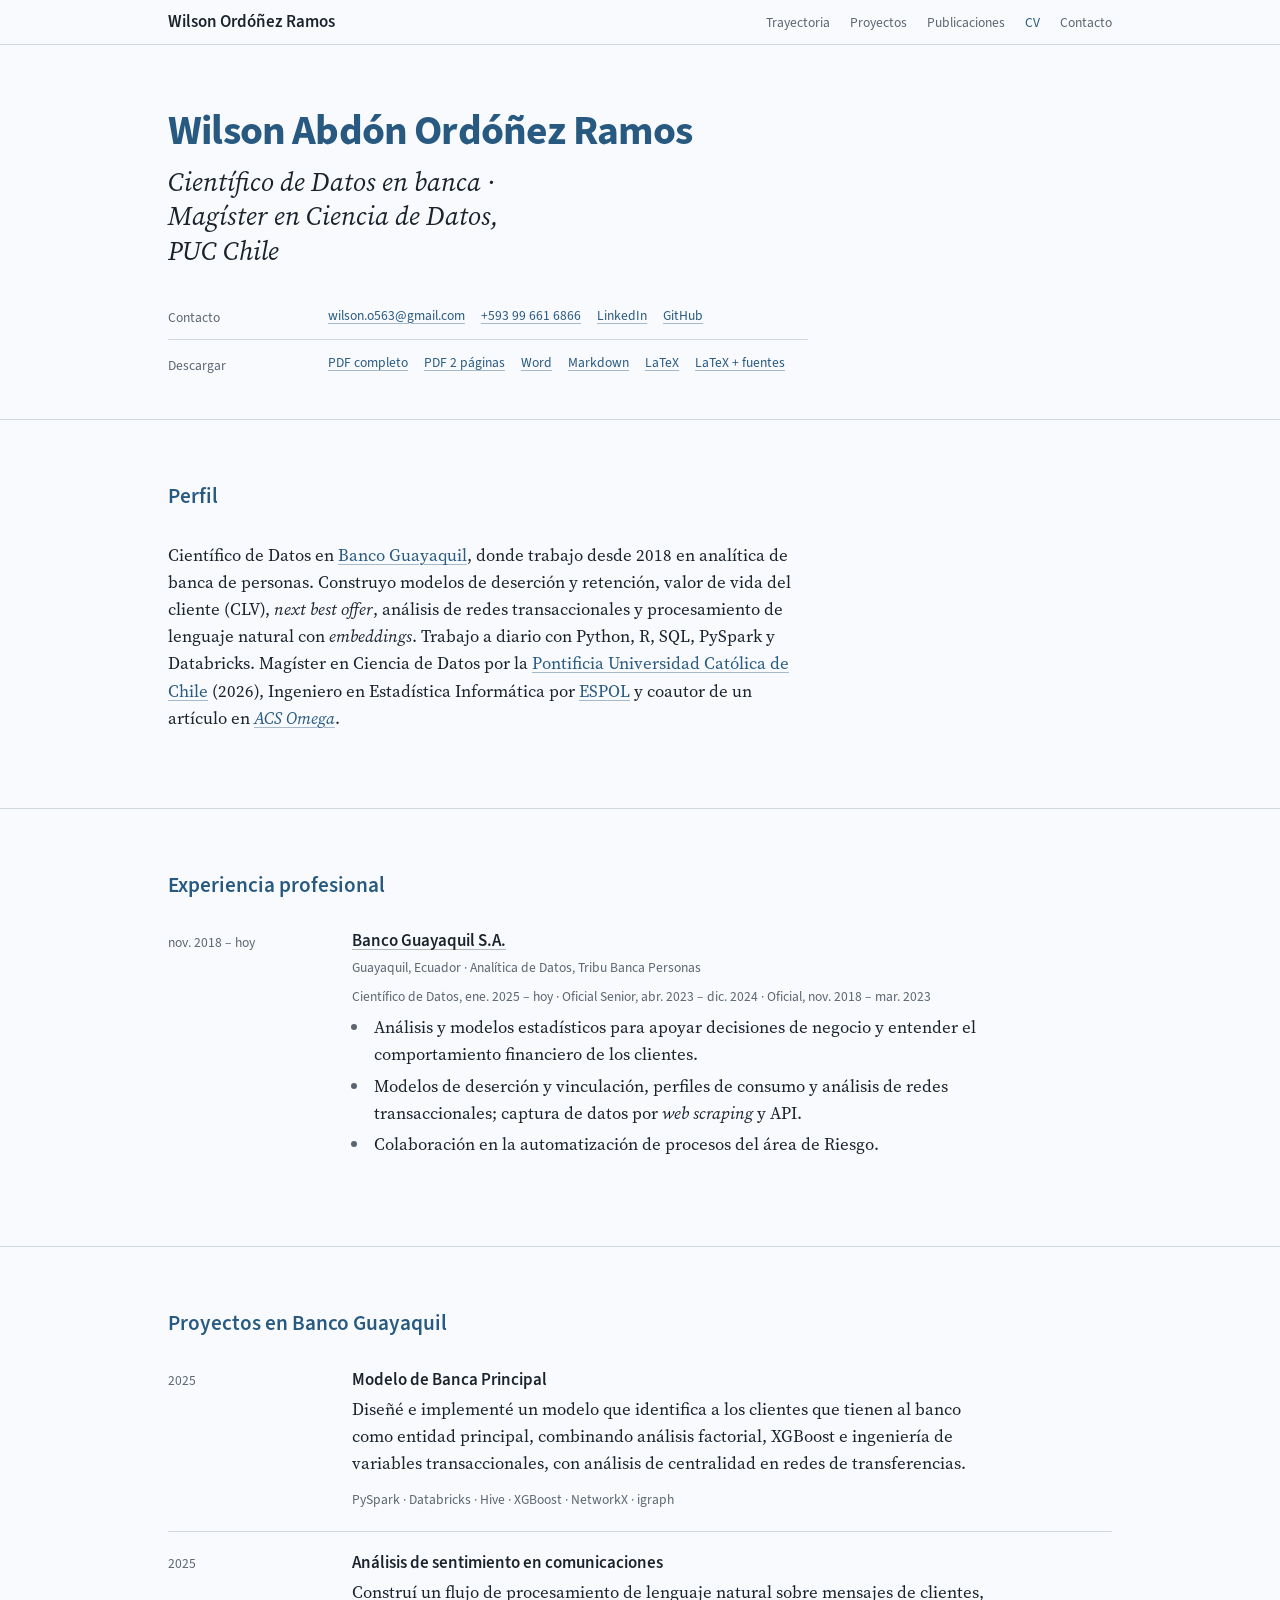
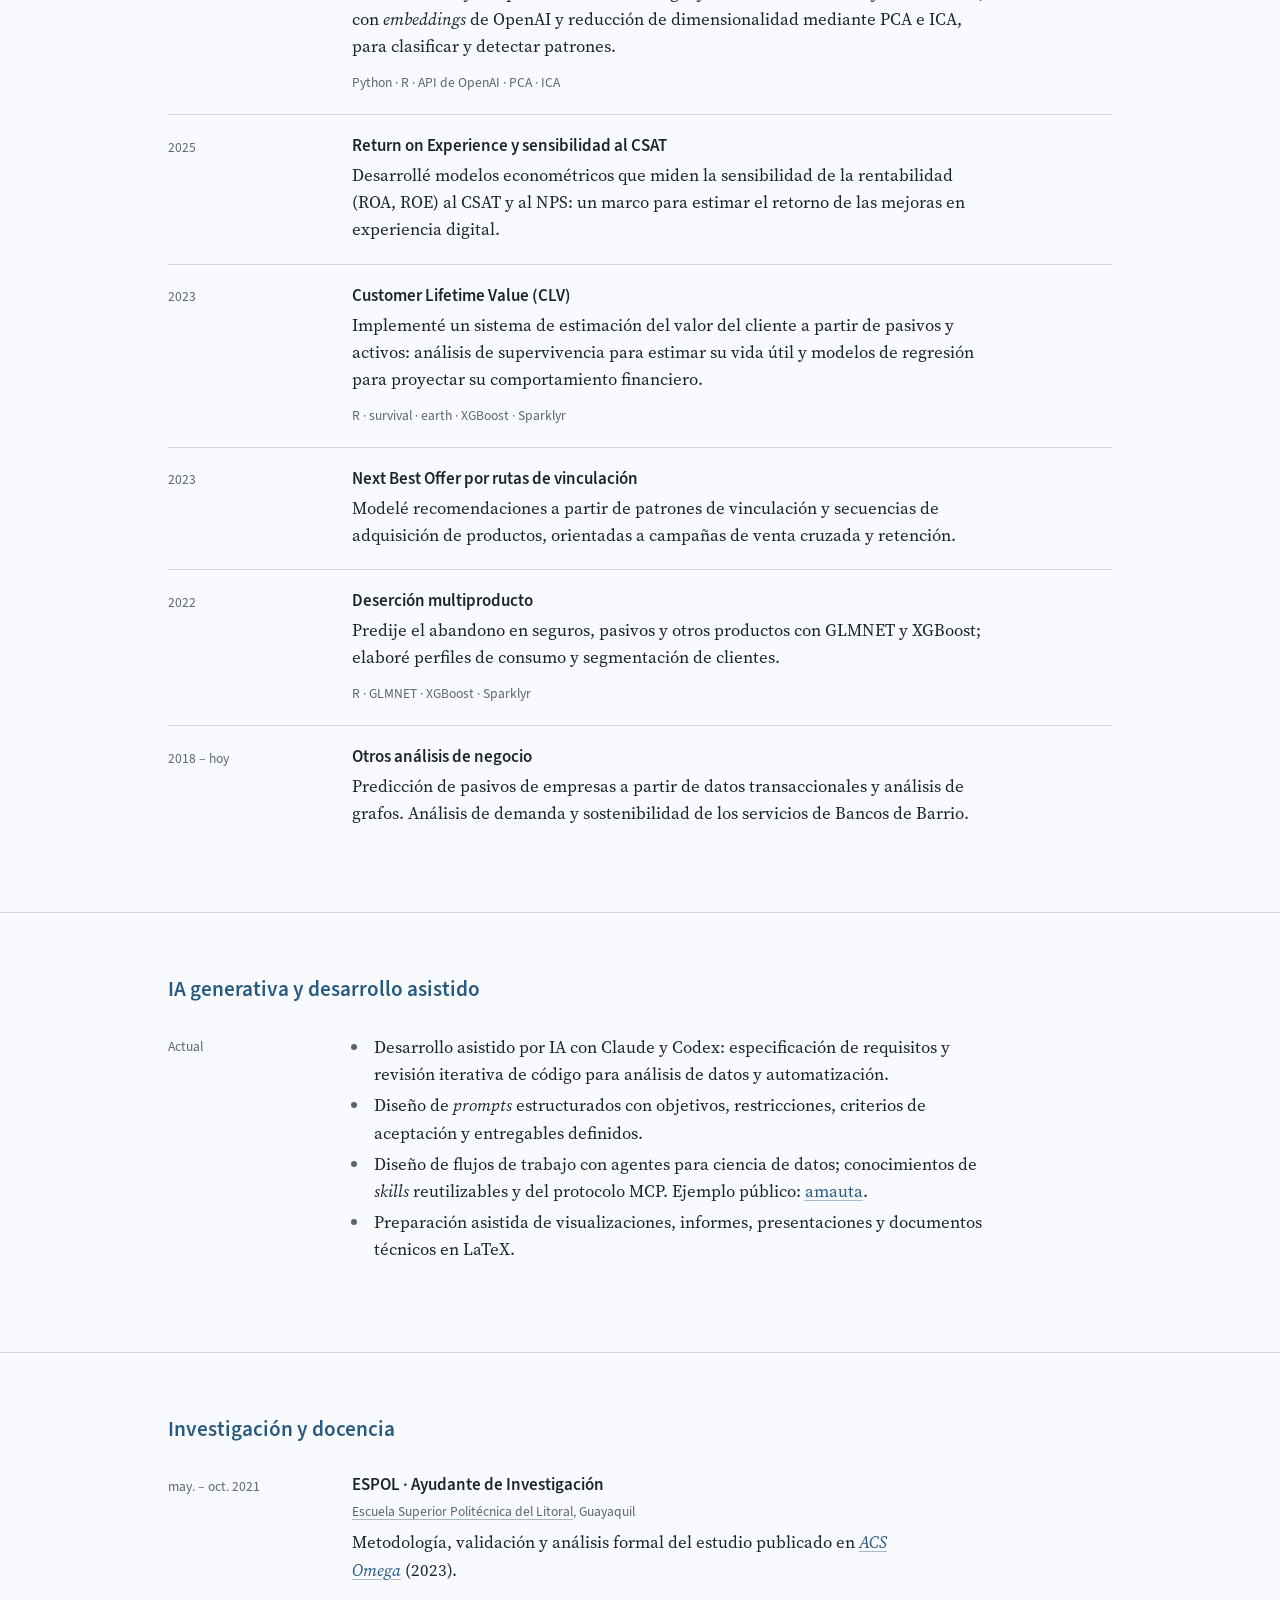
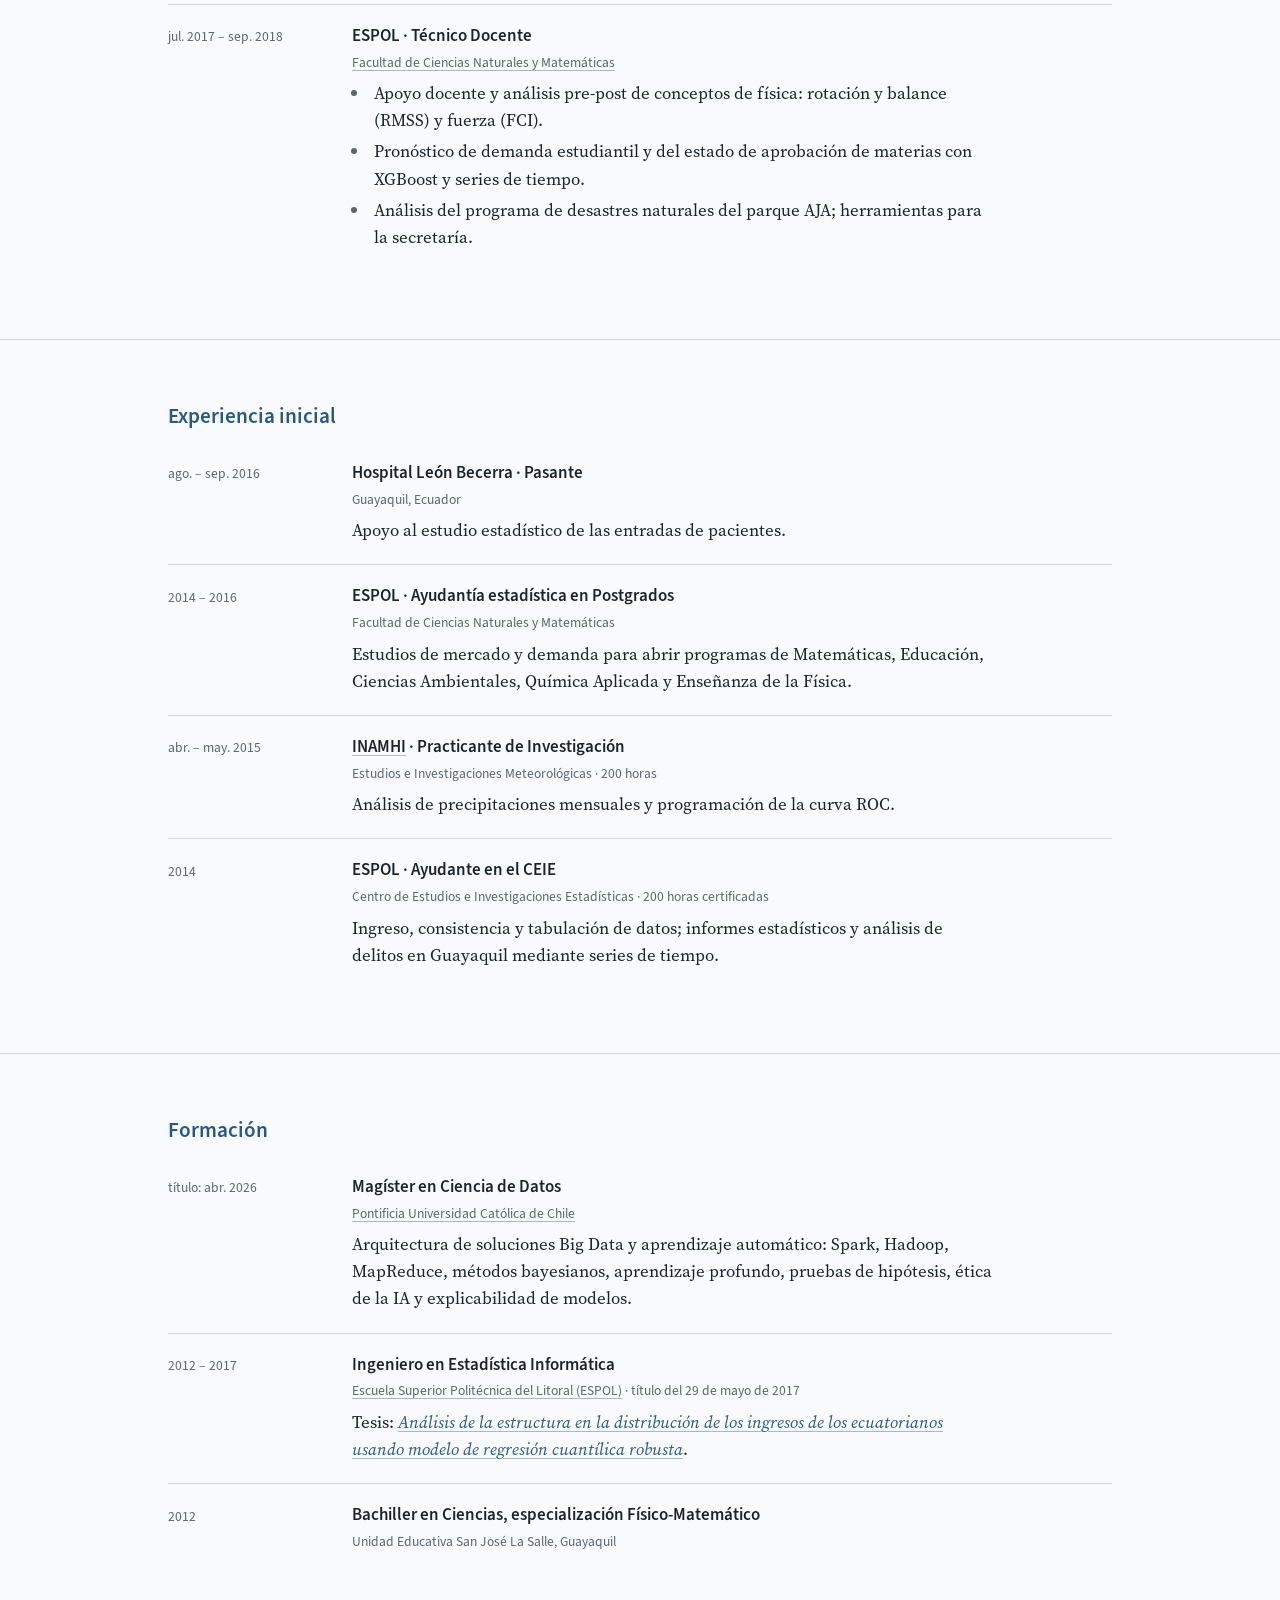
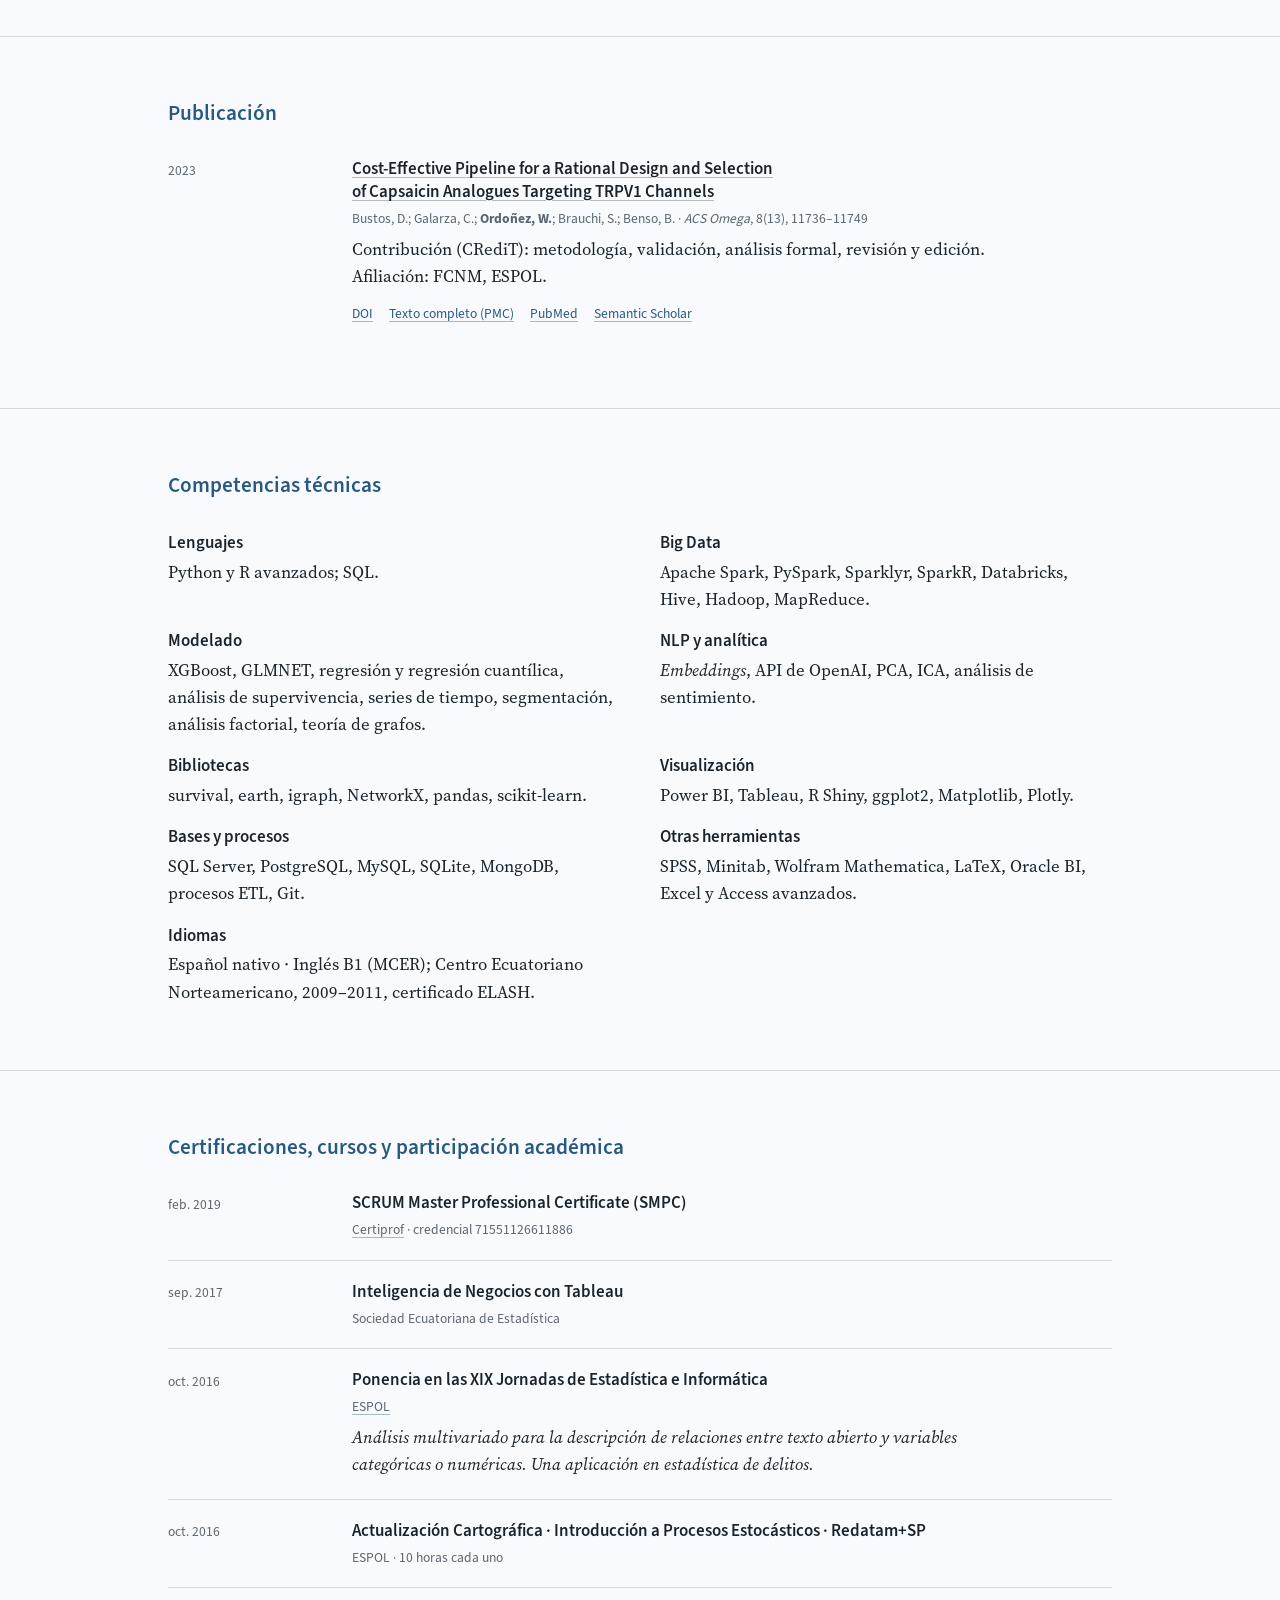
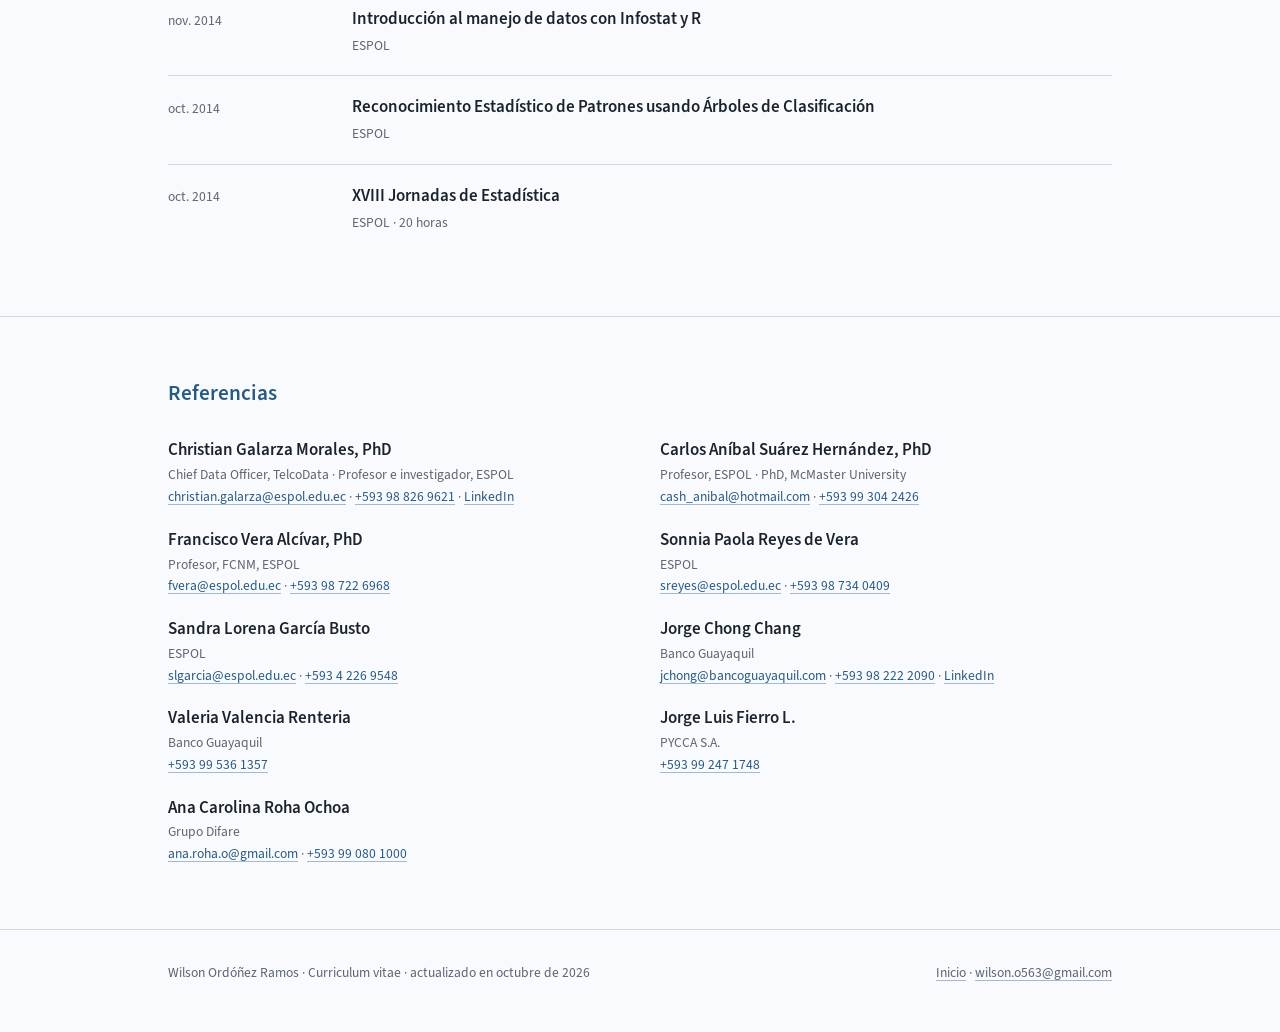
==== cv.html @ d7b8ed89 "Rediseñar el sitio como página personal profesional Portada con presentación, trayectoria, proyectos" ====
<!doctype html>
<html lang="es">
<head>
<meta charset="utf-8">
<meta name="viewport" content="width=device-width, initial-scale=1">
<title>CV · Wilson Ordóñez Ramos</title>
<meta name="description" content="Curriculum vitae completo de Wilson Ordóñez Ramos, científico de datos en Banco Guayaquil. Descargable en PDF, Word, Markdown y LaTeX.">
<meta name="author" content="Wilson Abdón Ordóñez Ramos">
<meta name="color-scheme" content="light dark">
<link rel="canonical" href="https://negraldi.github.io/cv.html">
<link rel="preload" href="fonts/SourceSerif4-Regular.woff2" as="font" type="font/woff2" crossorigin>
<link rel="preload" href="fonts/SourceSans3-Regular.woff2" as="font" type="font/woff2" crossorigin>
<link rel="stylesheet" href="assets/site.css">
</head>
<body>
<a class="skip" href="#contenido">Saltar al contenido</a>

<header class="topbar">
  <div class="wrap">
    <a class="brand" href="./">Wilson Ordóñez Ramos</a>
    <nav aria-label="Principal">
      <ul>
        <li><a href="./#trayectoria">Trayectoria</a></li>
        <li><a href="./#proyectos">Proyectos</a></li>
        <li><a href="./#publicaciones">Publicaciones</a></li>
        <li><a href="cv.html" aria-current="page">CV</a></li>
        <li><a href="./#contacto">Contacto</a></li>
      </ul>
    </nav>
  </div>
</header>

<main id="contenido">

<section class="cv-head" aria-labelledby="nombre">
  <div class="wrap">
    <h1 id="nombre">Wilson Abdón Ordóñez Ramos</h1>
    <p class="role">Científico de Datos en banca · Magíster en Ciencia de Datos, PUC Chile</p>
    <ul class="contact-list">
      <li><span class="label">Contacto</span><span class="links" style="margin:0"><a href="mailto:wilson.o563@gmail.com">wilson.o563@gmail.com</a><a href="tel:+593996616866">+593 99 661 6866</a><a href="https://www.linkedin.com/in/wilson-ordo%C3%B1ez-0905b961/">LinkedIn</a><a href="https://github.com/Negraldi">GitHub</a></span></li>
      <li><span class="label">Descargar</span><span class="links" style="margin:0"><a href="cv/Wilson_Ordonez_CV_completo.pdf" download>PDF completo</a><a href="cv/Wilson_Ordonez_CV_2p.pdf" download>PDF 2 páginas</a><a href="cv/Wilson_Ordonez_CV.docx" download>Word</a><a href="cv/Wilson_Ordonez_CV.md" download>Markdown</a><a href="cv/Wilson_Ordonez_CV.tex" download>LaTeX</a><a href="cv/Wilson_Ordonez_CV_LaTeX.zip" download>LaTeX + fuentes</a></span></li>
    </ul>
  </div>
</section>

<section class="section" id="perfil" aria-labelledby="h-perfil">
  <div class="wrap">
    <h2 id="h-perfil">Perfil</h2>
    <p style="max-width: var(--measure)">Científico de Datos en <a href="https://www.bancoguayaquil.com">Banco Guayaquil</a>, donde trabajo desde 2018 en analítica de banca de personas. Construyo modelos de deserción y retención, valor de vida del cliente (CLV), <i>next best offer</i>, análisis de redes transaccionales y procesamiento de lenguaje natural con <i>embeddings</i>. Trabajo a diario con Python, R, SQL, PySpark y Databricks. Magíster en Ciencia de Datos por la <a href="https://uconline.uc.cl/programa/magister-en-ciencia-de-datos/">Pontificia Universidad Católica de Chile</a> (2026), Ingeniero en Estadística Informática por <a href="https://www.espol.edu.ec">ESPOL</a> y coautor de un artículo en <a href="https://doi.org/10.1021/acsomega.2c05672"><i>ACS Omega</i></a>.</p>
  </div>
</section>

<section class="section" id="experiencia" aria-labelledby="h-exp">
  <div class="wrap">
    <h2 id="h-exp">Experiencia profesional</h2>
    <ol class="register">
      <li>
        <span class="when">nov. 2018 – hoy</span>
        <div>
          <h3><a href="https://www.bancoguayaquil.com">Banco Guayaquil S.A.</a></h3>
          <p class="sub">Guayaquil, Ecuador · Analítica de Datos, Tribu Banca Personas</p>
          <p class="sub">Científico de Datos, ene. 2025 – hoy · Oficial Senior, abr. 2023 – dic. 2024 · Oficial, nov. 2018 – mar. 2023</p>
          <ul>
            <li>Análisis y modelos estadísticos para apoyar decisiones de negocio y entender el comportamiento financiero de los clientes.</li>
            <li>Modelos de deserción y vinculación, perfiles de consumo y análisis de redes transaccionales; captura de datos por <i>web scraping</i> y API.</li>
            <li>Colaboración en la automatización de procesos del área de Riesgo.</li>
          </ul>
        </div>
      </li>
    </ol>
  </div>
</section>

<section class="section" id="proyectos" aria-labelledby="h-proy">
  <div class="wrap">
    <h2 id="h-proy">Proyectos en Banco Guayaquil</h2>
    <ol class="register">
      <li><span class="when">2025</span><div><h3>Modelo de Banca Principal</h3><p>Diseñé e implementé un modelo que identifica a los clientes que tienen al banco como entidad principal, combinando análisis factorial, XGBoost e ingeniería de variables transaccionales, con análisis de centralidad en redes de transferencias.</p><p class="stack">PySpark · Databricks · Hive · XGBoost · NetworkX · igraph</p></div></li>
      <li><span class="when">2025</span><div><h3>Análisis de sentimiento en comunicaciones</h3><p>Construí un flujo de procesamiento de lenguaje natural sobre mensajes de clientes, con <i>embeddings</i> de OpenAI y reducción de dimensionalidad mediante PCA e ICA, para clasificar y detectar patrones.</p><p class="stack">Python · R · API de OpenAI · PCA · ICA</p></div></li>
      <li><span class="when">2025</span><div><h3>Return on Experience y sensibilidad al CSAT</h3><p>Desarrollé modelos econométricos que miden la sensibilidad de la rentabilidad (ROA, ROE) al CSAT y al NPS: un marco para estimar el retorno de las mejoras en experiencia digital.</p></div></li>
      <li><span class="when">2023</span><div><h3>Customer Lifetime Value (CLV)</h3><p>Implementé un sistema de estimación del valor del cliente a partir de pasivos y activos: análisis de supervivencia para estimar su vida útil y modelos de regresión para proyectar su comportamiento financiero.</p><p class="stack">R · survival · earth · XGBoost · Sparklyr</p></div></li>
      <li><span class="when">2023</span><div><h3>Next Best Offer por rutas de vinculación</h3><p>Modelé recomendaciones a partir de patrones de vinculación y secuencias de adquisición de productos, orientadas a campañas de venta cruzada y retención.</p></div></li>
      <li><span class="when">2022</span><div><h3>Deserción multiproducto</h3><p>Predije el abandono en seguros, pasivos y otros productos con GLMNET y XGBoost; elaboré perfiles de consumo y segmentación de clientes.</p><p class="stack">R · GLMNET · XGBoost · Sparklyr</p></div></li>
      <li><span class="when">2018 – hoy</span><div><h3>Otros análisis de negocio</h3><p>Predicción de pasivos de empresas a partir de datos transaccionales y análisis de grafos. Análisis de demanda y sostenibilidad de los servicios de Bancos de Barrio.</p></div></li>
    </ol>
  </div>
</section>

<section class="section" id="ia" aria-labelledby="h-ia">
  <div class="wrap">
    <h2 id="h-ia">IA generativa y desarrollo asistido</h2>
    <ol class="register">
      <li><span class="when">Actual</span><div><ul style="margin-top:0">
        <li>Desarrollo asistido por IA con Claude y Codex: especificación de requisitos y revisión iterativa de código para análisis de datos y automatización.</li>
        <li>Diseño de <i>prompts</i> estructurados con objetivos, restricciones, criterios de aceptación y entregables definidos.</li>
        <li>Diseño de flujos de trabajo con agentes para ciencia de datos; conocimientos de <i>skills</i> reutilizables y del protocolo MCP. Ejemplo público: <a href="https://github.com/Negraldi/amauta">amauta</a>.</li>
        <li>Preparación asistida de visualizaciones, informes, presentaciones y documentos técnicos en LaTeX.</li>
      </ul></div></li>
    </ol>
  </div>
</section>

<section class="section" id="investigacion" aria-labelledby="h-inv">
  <div class="wrap">
    <h2 id="h-inv">Investigación y docencia</h2>
    <ol class="register">
      <li><span class="when">may. – oct. 2021</span><div><h3>ESPOL · Ayudante de Investigación</h3><p class="sub"><a href="https://www.espol.edu.ec">Escuela Superior Politécnica del Litoral</a>, Guayaquil</p><p>Metodología, validación y análisis formal del estudio publicado en <a href="https://doi.org/10.1021/acsomega.2c05672"><i>ACS Omega</i></a> (2023).</p></div></li>
      <li><span class="when">jul. 2017 – sep. 2018</span><div><h3>ESPOL · Técnico Docente</h3><p class="sub"><a href="https://www.fcnm.espol.edu.ec">Facultad de Ciencias Naturales y Matemáticas</a></p><ul>
        <li>Apoyo docente y análisis pre-post de conceptos de física: rotación y balance (RMSS) y fuerza (FCI).</li>
        <li>Pronóstico de demanda estudiantil y del estado de aprobación de materias con XGBoost y series de tiempo.</li>
        <li>Análisis del programa de desastres naturales del parque AJA; herramientas para la secretaría.</li>
      </ul></div></li>
    </ol>
  </div>
</section>

<section class="section" id="inicial" aria-labelledby="h-ini">
  <div class="wrap">
    <h2 id="h-ini">Experiencia inicial</h2>
    <ol class="register">
      <li><span class="when">ago. – sep. 2016</span><div><h3>Hospital León Becerra · Pasante</h3><p class="sub">Guayaquil, Ecuador</p><p>Apoyo al estudio estadístico de las entradas de pacientes.</p></div></li>
      <li><span class="when">2014 – 2016</span><div><h3>ESPOL · Ayudantía estadística en Postgrados</h3><p class="sub">Facultad de Ciencias Naturales y Matemáticas</p><p>Estudios de mercado y demanda para abrir programas de Matemáticas, Educación, Ciencias Ambientales, Química Aplicada y Enseñanza de la Física.</p></div></li>
      <li><span class="when">abr. – may. 2015</span><div><h3><a href="https://www.inamhi.gob.ec">INAMHI</a> · Practicante de Investigación</h3><p class="sub">Estudios e Investigaciones Meteorológicas · 200 horas</p><p>Análisis de precipitaciones mensuales y programación de la curva ROC.</p></div></li>
      <li><span class="when">2014</span><div><h3>ESPOL · Ayudante en el CEIE</h3><p class="sub">Centro de Estudios e Investigaciones Estadísticas · 200 horas certificadas</p><p>Ingreso, consistencia y tabulación de datos; informes estadísticos y análisis de delitos en Guayaquil mediante series de tiempo.</p></div></li>
    </ol>
  </div>
</section>

<section class="section" id="formacion" aria-labelledby="h-form">
  <div class="wrap">
    <h2 id="h-form">Formación</h2>
    <ol class="register">
      <li><span class="when">título: abr. 2026</span><div><h3>Magíster en Ciencia de Datos</h3><p class="sub"><a href="https://uconline.uc.cl/programa/magister-en-ciencia-de-datos/">Pontificia Universidad Católica de Chile</a></p><p>Arquitectura de soluciones Big Data y aprendizaje automático: Spark, Hadoop, MapReduce, métodos bayesianos, aprendizaje profundo, pruebas de hipótesis, ética de la IA y explicabilidad de modelos.</p></div></li>
      <li><span class="when">2012 – 2017</span><div><h3>Ingeniero en Estadística Informática</h3><p class="sub"><a href="https://www.espol.edu.ec">Escuela Superior Politécnica del Litoral (ESPOL)</a> · título del 29 de mayo de 2017</p><p>Tesis: <a href="https://www.dspace.espol.edu.ec/retrieve/99409/D-CD102601.pdf"><i>Análisis de la estructura en la distribución de los ingresos de los ecuatorianos usando modelo de regresión cuantílica robusta</i></a>.</p></div></li>
      <li><span class="when">2012</span><div><h3>Bachiller en Ciencias, especialización Físico-Matemático</h3><p class="sub">Unidad Educativa San José La Salle, Guayaquil</p></div></li>
    </ol>
  </div>
</section>

<section class="section" id="publicacion" aria-labelledby="h-pub">
  <div class="wrap">
    <h2 id="h-pub">Publicación</h2>
    <ol class="register">
      <li><span class="when">2023</span><div>
        <h3><a href="https://doi.org/10.1021/acsomega.2c05672">Cost-Effective Pipeline for a Rational Design and Selection of Capsaicin Analogues Targeting TRPV1 Channels</a></h3>
        <p class="sub">Bustos, D.; Galarza, C.; <b>Ordoñez, W.</b>; Brauchi, S.; Benso, B. · <i>ACS Omega</i>, 8(13), 11736–11749</p>
        <p>Contribución (CRediT): metodología, validación, análisis formal, revisión y edición. Afiliación: FCNM, ESPOL.</p>
        <p class="links"><a href="https://doi.org/10.1021/acsomega.2c05672">DOI</a><a href="https://pmc.ncbi.nlm.nih.gov/articles/PMC10077575/">Texto completo (PMC)</a><a href="https://pubmed.ncbi.nlm.nih.gov/37033853/">PubMed</a><a href="https://www.semanticscholar.org/author/2212783045">Semantic Scholar</a></p>
      </div></li>
    </ol>
  </div>
</section>

<section class="section" id="competencias" aria-labelledby="h-comp">
  <div class="wrap">
    <h2 id="h-comp">Competencias técnicas</h2>
    <dl class="skills">
      <div><dt>Lenguajes</dt><dd>Python y R avanzados; SQL.</dd></div>
      <div><dt>Big Data</dt><dd>Apache Spark, PySpark, Sparklyr, SparkR, Databricks, Hive, Hadoop, MapReduce.</dd></div>
      <div><dt>Modelado</dt><dd>XGBoost, GLMNET, regresión y regresión cuantílica, análisis de supervivencia, series de tiempo, segmentación, análisis factorial, teoría de grafos.</dd></div>
      <div><dt>NLP y analítica</dt><dd><i>Embeddings</i>, API de OpenAI, PCA, ICA, análisis de sentimiento.</dd></div>
      <div><dt>Bibliotecas</dt><dd>survival, earth, igraph, NetworkX, pandas, scikit-learn.</dd></div>
      <div><dt>Visualización</dt><dd>Power BI, Tableau, R Shiny, ggplot2, Matplotlib, Plotly.</dd></div>
      <div><dt>Bases y procesos</dt><dd>SQL Server, PostgreSQL, MySQL, SQLite, MongoDB, procesos ETL, Git.</dd></div>
      <div><dt>Otras herramientas</dt><dd>SPSS, Minitab, Wolfram Mathematica, LaTeX, Oracle BI, Excel y Access avanzados.</dd></div>
      <div><dt>Idiomas</dt><dd>Español nativo · Inglés B1 (MCER); Centro Ecuatoriano Norteamericano, 2009–2011, certificado ELASH.</dd></div>
    </dl>
  </div>
</section>

<section class="section" id="certificaciones" aria-labelledby="h-cert">
  <div class="wrap">
    <h2 id="h-cert">Certificaciones, cursos y participación académica</h2>
    <ol class="register">
      <li><span class="when">feb. 2019</span><div><h3>SCRUM Master Professional Certificate (SMPC)</h3><p class="sub"><a href="https://certiprof.com">Certiprof</a> · credencial 71551126611886</p></div></li>
      <li><span class="when">sep. 2017</span><div><h3>Inteligencia de Negocios con Tableau</h3><p class="sub">Sociedad Ecuatoriana de Estadística</p></div></li>
      <li><span class="when">oct. 2016</span><div><h3>Ponencia en las XIX Jornadas de Estadística e Informática</h3><p class="sub"><a href="https://fcnm.espol.edu.ec/es/jornadas-en-estad%C3%ADstica-e-inform%C3%A1tica">ESPOL</a></p><p><i>Análisis multivariado para la descripción de relaciones entre texto abierto y variables categóricas o numéricas. Una aplicación en estadística de delitos.</i></p></div></li>
      <li><span class="when">oct. 2016</span><div><h3>Actualización Cartográfica · Introducción a Procesos Estocásticos · Redatam+SP</h3><p class="sub">ESPOL · 10 horas cada uno</p></div></li>
      <li><span class="when">nov. 2014</span><div><h3>Introducción al manejo de datos con Infostat y R</h3><p class="sub">ESPOL</p></div></li>
      <li><span class="when">oct. 2014</span><div><h3>Reconocimiento Estadístico de Patrones usando Árboles de Clasificación</h3><p class="sub">ESPOL</p></div></li>
      <li><span class="when">oct. 2014</span><div><h3>XVIII Jornadas de Estadística</h3><p class="sub">ESPOL · 20 horas</p></div></li>
    </ol>
  </div>
</section>

<section class="section" id="referencias" aria-labelledby="h-ref">
  <div class="wrap">
    <h2 id="h-ref">Referencias</h2>
    <div class="refs">
      <p><span class="name">Christian Galarza Morales, PhD</span><br>Chief Data Officer, TelcoData · Profesor e investigador, ESPOL<br><a href="mailto:christian.galarza@espol.edu.ec">christian.galarza@espol.edu.ec</a> · <a href="tel:+593988269621">+593 98 826 9621</a> · <a href="https://www.linkedin.com/in/cgalarza88/">LinkedIn</a></p>
      <p><span class="name">Carlos Aníbal Suárez Hernández, PhD</span><br>Profesor, ESPOL · PhD, McMaster University<br><a href="mailto:cash_anibal@hotmail.com">cash_anibal@hotmail.com</a> · <a href="tel:+593993042426">+593 99 304 2426</a></p>
      <p><span class="name">Francisco Vera Alcívar, PhD</span><br>Profesor, FCNM, ESPOL<br><a href="mailto:fvera@espol.edu.ec">fvera@espol.edu.ec</a> · <a href="tel:+593987226968">+593 98 722 6968</a></p>
      <p><span class="name">Sonnia Paola Reyes de Vera</span><br>ESPOL<br><a href="mailto:sreyes@espol.edu.ec">sreyes@espol.edu.ec</a> · <a href="tel:+593987340409">+593 98 734 0409</a></p>
      <p><span class="name">Sandra Lorena García Busto</span><br>ESPOL<br><a href="mailto:slgarcia@espol.edu.ec">slgarcia@espol.edu.ec</a> · <a href="tel:+59342269548">+593 4 226 9548</a></p>
      <p><span class="name">Jorge Chong Chang</span><br>Banco Guayaquil<br><a href="mailto:jchong@bancoguayaquil.com">jchong@bancoguayaquil.com</a> · <a href="tel:+593982222090">+593 98 222 2090</a> · <a href="https://www.linkedin.com/in/jorge-chong-chang-4b791951/">LinkedIn</a></p>
      <p><span class="name">Valeria Valencia Renteria</span><br>Banco Guayaquil<br><a href="tel:+593995361357">+593 99 536 1357</a></p>
      <p><span class="name">Jorge Luis Fierro L.</span><br>PYCCA S.A.<br><a href="tel:+593992471748">+593 99 247 1748</a></p>
      <p><span class="name">Ana Carolina Roha Ochoa</span><br>Grupo Difare<br><a href="mailto:ana.roha.o@gmail.com">ana.roha.o@gmail.com</a> · <a href="tel:+593990801000">+593 99 080 1000</a></p>
    </div>
  </div>
</section>

</main>

<footer class="footer">
  <div class="wrap">
    <span>Wilson Ordóñez Ramos · Curriculum vitae · actualizado en octubre de 2026</span>
    <span><a href="./">Inicio</a> · <a href="mailto:wilson.o563@gmail.com">wilson.o563@gmail.com</a></span>
  </div>
</footer>
</body>
</html>
---- assets/site.css ----
/* ==========================================================================
   negraldi.github.io — sistema de diseño (skill Impeccable)
   Modo: Persuade en la portada (la acción es contactar), Read en el CV.
   Mundo: un registro estadístico. Su gesto propio es la columna de fechas en
   cifras tabulares a la izquierda, como un libro de registro; todo lo demás es
   tipografía, espacio y un solo acento.
   Familias: Source Serif 4 (lectura, voz) · Source Sans 3 (estructura, datos).
   Escala 1,25 sobre 17 px: 13,6 · 17 · 21,25 · 26,6 · 41,5
   Color OKLCH, neutros tintados hacia el azul del acento (h 245–250).
   Sin etiquetas sobre títulos, sin tarjetas, sin íconos-glifo, sin degradados.
   ========================================================================== */

@font-face { font-family: "Source Serif 4"; src: url("../fonts/SourceSerif4-Regular.woff2") format("woff2"); font-weight: 400; font-style: normal; font-display: swap; }
@font-face { font-family: "Source Serif 4"; src: url("../fonts/SourceSerif4-It.woff2") format("woff2"); font-weight: 400; font-style: italic; font-display: swap; }
@font-face { font-family: "Source Serif 4"; src: url("../fonts/SourceSerif4-Semibold.woff2") format("woff2"); font-weight: 600; font-style: normal; font-display: swap; }
@font-face { font-family: "Source Sans 3"; src: url("../fonts/SourceSans3-Regular.woff2") format("woff2"); font-weight: 400; font-style: normal; font-display: swap; }
@font-face { font-family: "Source Sans 3"; src: url("../fonts/SourceSans3-Semibold.woff2") format("woff2"); font-weight: 600; font-style: normal; font-display: swap; }
@font-face { font-family: "Source Sans 3"; src: url("../fonts/SourceSans3-Bold.woff2") format("woff2"); font-weight: 700; font-style: normal; font-display: swap; }

:root {
  --bg:      oklch(0.985 0.004 250);
  --ground:  oklch(0.955 0.012 250);
  --ink:     oklch(0.25 0.02 250);
  --muted:   oklch(0.50 0.02 250);
  --accent:  oklch(0.45 0.085 245);
  --accent-ink: oklch(0.985 0.004 250);
  --accent-hover: oklch(0.38 0.08 245);
  --hair:    oklch(0.88 0.012 250);

  --serif: "Source Serif 4", "Source Serif Pro", Georgia, serif;
  --sans:  "Source Sans 3", "Source Sans Pro", "Segoe UI", system-ui, sans-serif;

  --t-meta: 0.85rem;
  --t-body: 1.0625rem;
  --t-sect: 1.328rem;
  --t-lead: 1.66rem;
  --t-name: 2.594rem;

  --s1: 0.25rem; --s2: 0.5rem; --s3: 0.75rem; --s4: 1rem; --s5: 1.25rem;
  --s6: 1.5rem;  --s8: 2rem;   --s10: 2.5rem; --s12: 3rem; --s16: 4rem; --s24: 6rem;

  --wide: 64rem;
  --gutter: 9.5rem;
  --measure: 40rem;
}
@media (prefers-color-scheme: dark) {
  :root {
    --bg:      oklch(0.19 0.012 250);
    --ground:  oklch(0.225 0.016 250);
    --ink:     oklch(0.93 0.008 250);
    --muted:   oklch(0.74 0.015 250);
    --accent:  oklch(0.80 0.075 240);
    --accent-ink: oklch(0.19 0.012 250);
    --accent-hover: oklch(0.87 0.06 240);
    --hair:    oklch(0.33 0.015 250);
  }
}

*, *::before, *::after { box-sizing: border-box; }
html {
  -webkit-text-size-adjust: 100%;
  scroll-behavior: smooth;
  scroll-padding-top: var(--s16);
  scrollbar-color: var(--hair) var(--bg);
  accent-color: var(--accent);
}
@media (prefers-reduced-motion: reduce) { html { scroll-behavior: auto; } }
body {
  margin: 0;
  background: var(--bg);
  color: var(--ink);
  font: 400 var(--t-body)/1.6 var(--serif);
  text-rendering: optimizeLegibility;
}
::selection { background: var(--accent); color: var(--accent-ink); }
a {
  color: var(--accent);
  text-decoration: underline;
  text-decoration-thickness: 1px;
  text-underline-offset: 0.2em;
  text-decoration-color: color-mix(in oklch, var(--accent) 40%, transparent);
  transition: text-decoration-color 160ms cubic-bezier(.2,.7,.2,1);
}
a:hover { text-decoration-color: currentColor; }
:focus-visible { outline: 2px solid var(--accent); outline-offset: 3px; border-radius: 2px; }
p { margin: 0 0 var(--s3); text-wrap: pretty; }
h1, h2, h3 { text-wrap: balance; }
i, em { font-style: italic; }

.skip {
  position: absolute; left: var(--s4); top: -4rem; z-index: 10;
  font: 600 var(--t-meta)/1 var(--sans);
  background: var(--ink); color: var(--bg); padding: var(--s2) var(--s3);
}
.skip:focus { top: var(--s4); }

.wrap { max-width: var(--wide); margin: 0 auto; padding-inline: var(--s5); }
@media (min-width: 48rem) { .wrap { padding-inline: var(--s10); } }

/* --- barra superior ---------------------------------------------------------- */
.topbar {
  position: sticky; top: 0; z-index: 5;
  background: color-mix(in oklch, var(--bg) 92%, transparent);
  border-bottom: 1px solid var(--hair);
  font: 400 var(--t-meta)/1.4 var(--sans);
}
@supports (backdrop-filter: blur(1px)) {
  .topbar { backdrop-filter: saturate(1.2) blur(8px); }
}
.topbar .wrap {
  display: flex; flex-wrap: wrap; align-items: baseline; justify-content: space-between;
  gap: var(--s2) var(--s6); padding-block: var(--s3);
}
.brand { font: 600 var(--t-body)/1.2 var(--sans); color: var(--ink); text-decoration: none; }
.brand:hover { color: var(--accent); }
.topbar nav ul { list-style: none; margin: 0; padding: 0; display: flex; flex-wrap: wrap; gap: var(--s1) var(--s5); }
.topbar nav a { color: var(--muted); text-decoration: none; padding-block: var(--s1); }
.topbar nav a:hover, .topbar nav a[aria-current="page"] { color: var(--accent); }

/* --- portada ------------------------------------------------------------------- */
.intro { padding-block: var(--s16) var(--s12); }
@media (min-width: 48rem) { .intro { padding-block: var(--s24) var(--s16); } }
.intro h1 {
  font: 700 var(--t-name)/1.05 var(--sans);
  letter-spacing: -0.02em;
  color: var(--accent);
  margin: 0 0 var(--s6);
  max-width: 18ch;
}
.statement {
  font: 400 var(--t-lead)/1.35 var(--serif);
  max-width: 30ch;
  margin: 0 0 var(--s5);
}
@media (min-width: 48rem) { .statement { max-width: 34ch; } }
.statement-sub { max-width: var(--measure); color: var(--ink); margin-bottom: var(--s8); }

.actions {
  display: flex; flex-wrap: wrap; align-items: center;
  gap: var(--s3) var(--s6);
  font: 400 var(--t-body)/1.4 var(--sans);
}
.button {
  display: inline-block;
  font: 600 var(--t-body)/1 var(--sans);
  background: var(--accent); color: var(--accent-ink);
  padding: var(--s3) var(--s5);
  border-radius: 6px;
  text-decoration: none;
  transition: background-color 160ms cubic-bezier(.2,.7,.2,1);
}
.button:hover { background: var(--accent-hover); color: var(--accent-ink); }
.actions .plain { white-space: nowrap; }

/* --- secciones ------------------------------------------------------------------ */
.section { padding-block: var(--s12); border-top: 1px solid var(--hair); }
@media (min-width: 48rem) { .section { padding-block: var(--s16); } }
.section > .wrap > h2, .section-head h2 {
  font: 600 var(--t-sect)/1.2 var(--sans);
  color: var(--accent);
  margin: 0 0 var(--s8);
}
.section-head { display: flex; flex-wrap: wrap; align-items: baseline; justify-content: space-between; gap: var(--s2) var(--s6); margin-bottom: var(--s8); }
.section-head h2 { margin: 0; }
.section-head a { font: 400 var(--t-meta)/1.4 var(--sans); }
.lede-note { font: 400 var(--t-meta)/1.5 var(--sans); color: var(--muted); max-width: var(--measure); margin: calc(-1 * var(--s5)) 0 var(--s8); }

h3 { font: 600 var(--t-body)/1.35 var(--sans); margin: 0; }
h3 a { color: var(--ink); text-decoration-color: color-mix(in oklch, var(--ink) 30%, transparent); }
h3 a:hover { color: var(--accent); }
.sub { font: 400 var(--t-meta)/1.5 var(--sans); color: var(--muted); margin: var(--s1) 0 var(--s2); }
.sub a { color: var(--muted); }
.sub a:hover { color: var(--accent); }

/* --- el registro: fechas en la columna izquierda --------------------------------- */
.register { list-style: none; margin: 0; padding: 0; }
.register > li {
  display: grid; gap: var(--s1);
  padding-block: var(--s5);
  border-top: 1px solid var(--hair);
}
.register > li:first-child { border-top: 0; padding-top: 0; }
@media (min-width: 48rem) {
  .register > li { grid-template-columns: var(--gutter) minmax(0, var(--measure)); column-gap: var(--s8); }
}
.when {
  font: 400 var(--t-meta)/1.6 var(--sans);
  font-variant-numeric: tabular-nums lining-nums;
  color: var(--muted);
  white-space: nowrap;
}
@media (min-width: 48rem) { .register .when { padding-top: 0.1rem; } }
.register p:last-child { margin-bottom: 0; }
.register ul { margin: var(--s2) 0 0; padding-left: 1.1rem; list-style: disc; }
.register ul li { margin-bottom: var(--s1); padding-left: var(--s1); }
.register ul li::marker { color: var(--muted); }

.stack, .links {
  font: 400 var(--t-meta)/1.6 var(--sans);
  color: var(--muted);
  margin: var(--s2) 0 0;
}
.links { display: flex; flex-wrap: wrap; gap: var(--s1) var(--s4); }
.links a { white-space: nowrap; }

.subhead {
  font: 600 var(--t-meta)/1.4 var(--sans);
  color: var(--muted);
  margin: var(--s12) 0 var(--s4);
}
.subhead:first-of-type { margin-top: 0; }

/* --- competencias ------------------------------------------------------------- */
.skills { display: grid; gap: var(--s4) var(--s10); margin: 0; }
@media (min-width: 48rem) { .skills { grid-template-columns: 1fr 1fr; } }
.skills div { margin: 0; }
.skills dt { font: 600 var(--t-body)/1.4 var(--sans); margin-bottom: var(--s1); }
.skills dd { margin: 0; }

/* --- contacto ------------------------------------------------------------------- */
.contact-band { background: var(--ground); }
.contact-list { list-style: none; margin: 0; padding: 0; max-width: var(--measure); }
.contact-list li {
  display: grid; gap: 0 var(--s8);
  padding-block: var(--s3);
  border-top: 1px solid var(--hair);
  font: 400 var(--t-body)/1.5 var(--sans);
}
.contact-list li:first-child { border-top: 0; }
@media (min-width: 40rem) { .contact-list li { grid-template-columns: 8rem 1fr; } }
.contact-list .label { color: var(--muted); font-size: var(--t-meta); padding-top: 0.15rem; }

/* --- referencias ----------------------------------------------------------------- */
.refs { display: grid; gap: var(--s5) var(--s10); }
@media (min-width: 48rem) { .refs { grid-template-columns: 1fr 1fr; } }
.refs p { margin: 0; font: 400 var(--t-meta)/1.6 var(--sans); color: var(--muted); }
.refs .name { display: inline-block; margin-bottom: 2px; font: 600 var(--t-body)/1.4 var(--sans); color: var(--ink); }

/* --- pie --------------------------------------------------------------------------- */
.footer { border-top: 1px solid var(--hair); padding-block: var(--s8) var(--s12); font: 400 var(--t-meta)/1.6 var(--sans); color: var(--muted); }
.footer .wrap { display: flex; flex-wrap: wrap; justify-content: space-between; gap: var(--s2) var(--s6); }
.footer a { color: var(--muted); }
.footer a:hover { color: var(--accent); }

/* --- página CV --------------------------------------------------------------------- */
.cv-head { padding-block: var(--s16) var(--s8); }
.cv-head h1 { font: 700 var(--t-name)/1.05 var(--sans); letter-spacing: -0.02em; color: var(--accent); margin: 0 0 var(--s3); }
.cv-head .role { font: italic 400 var(--t-lead)/1.3 var(--serif); margin: 0 0 var(--s6); max-width: 30ch; }

/* --- impresión ----------------------------------------------------------------------- */
@media print {
  :root { --bg: #fff; --ground: #fff; --ink: #1A222B; --muted: #5B646F; --accent: #275981; --hair: #D2D8DF; }
  @page { size: A4; margin: 16mm 18mm; }
  body { font-size: 10.5pt; }
  .topbar, .skip, .actions, .footer { display: none; }
  .intro, .cv-head { padding-block: 0 8mm; }
  .section { padding-block: 6mm; break-inside: auto; }
  .register > li, .refs p { break-inside: avoid; }
  h2 { break-after: avoid; }
  a { color: inherit; text-decoration: none; }
}

.note { font: 400 var(--t-meta)/1.6 var(--sans); color: var(--muted); margin: 0; }
.register h3 + p:not(.sub) { margin-top: var(--s1); }
.register ul.roles { list-style: none; padding-left: 0; }
.register ul.roles li { padding-left: 0; margin-bottom: var(--s3); }
.register ul.roles li b { font: 600 var(--t-body)/1.5 var(--sans); }
.register ul.roles li .when { margin-left: var(--s2); }
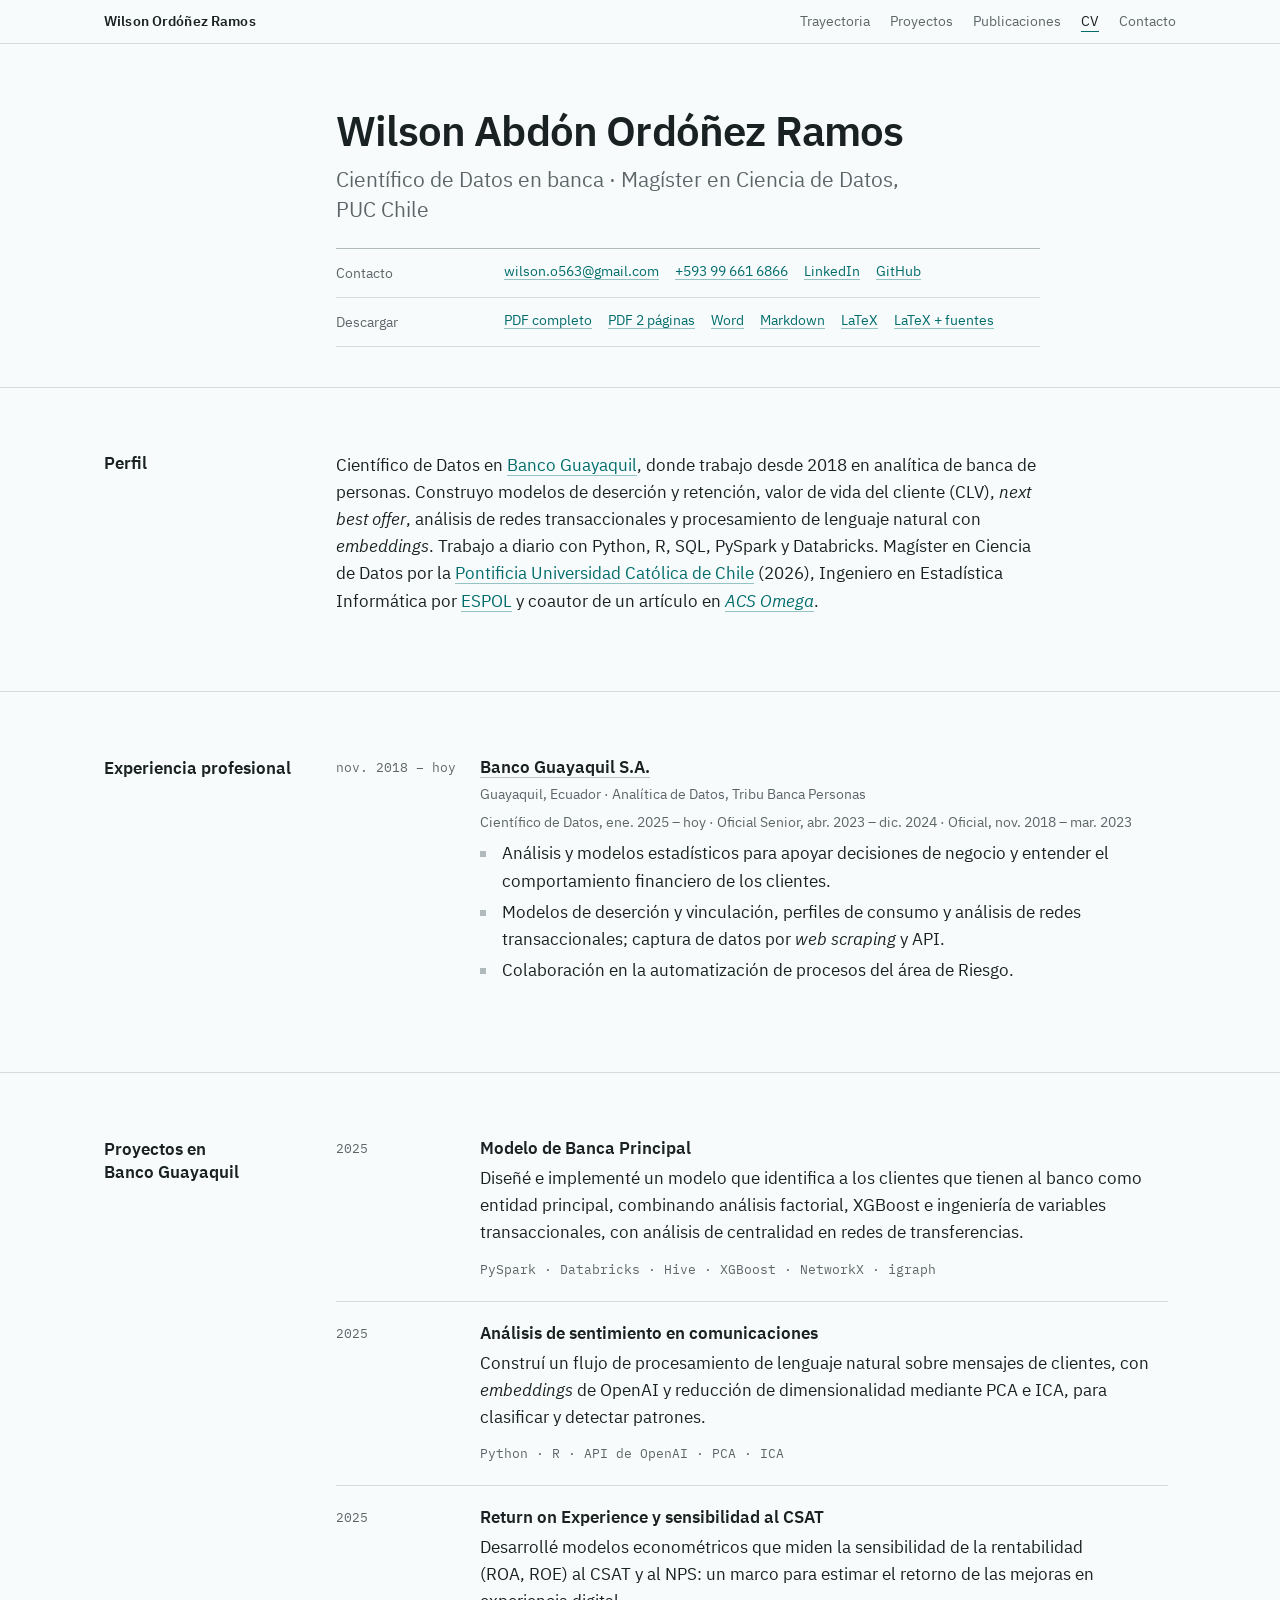
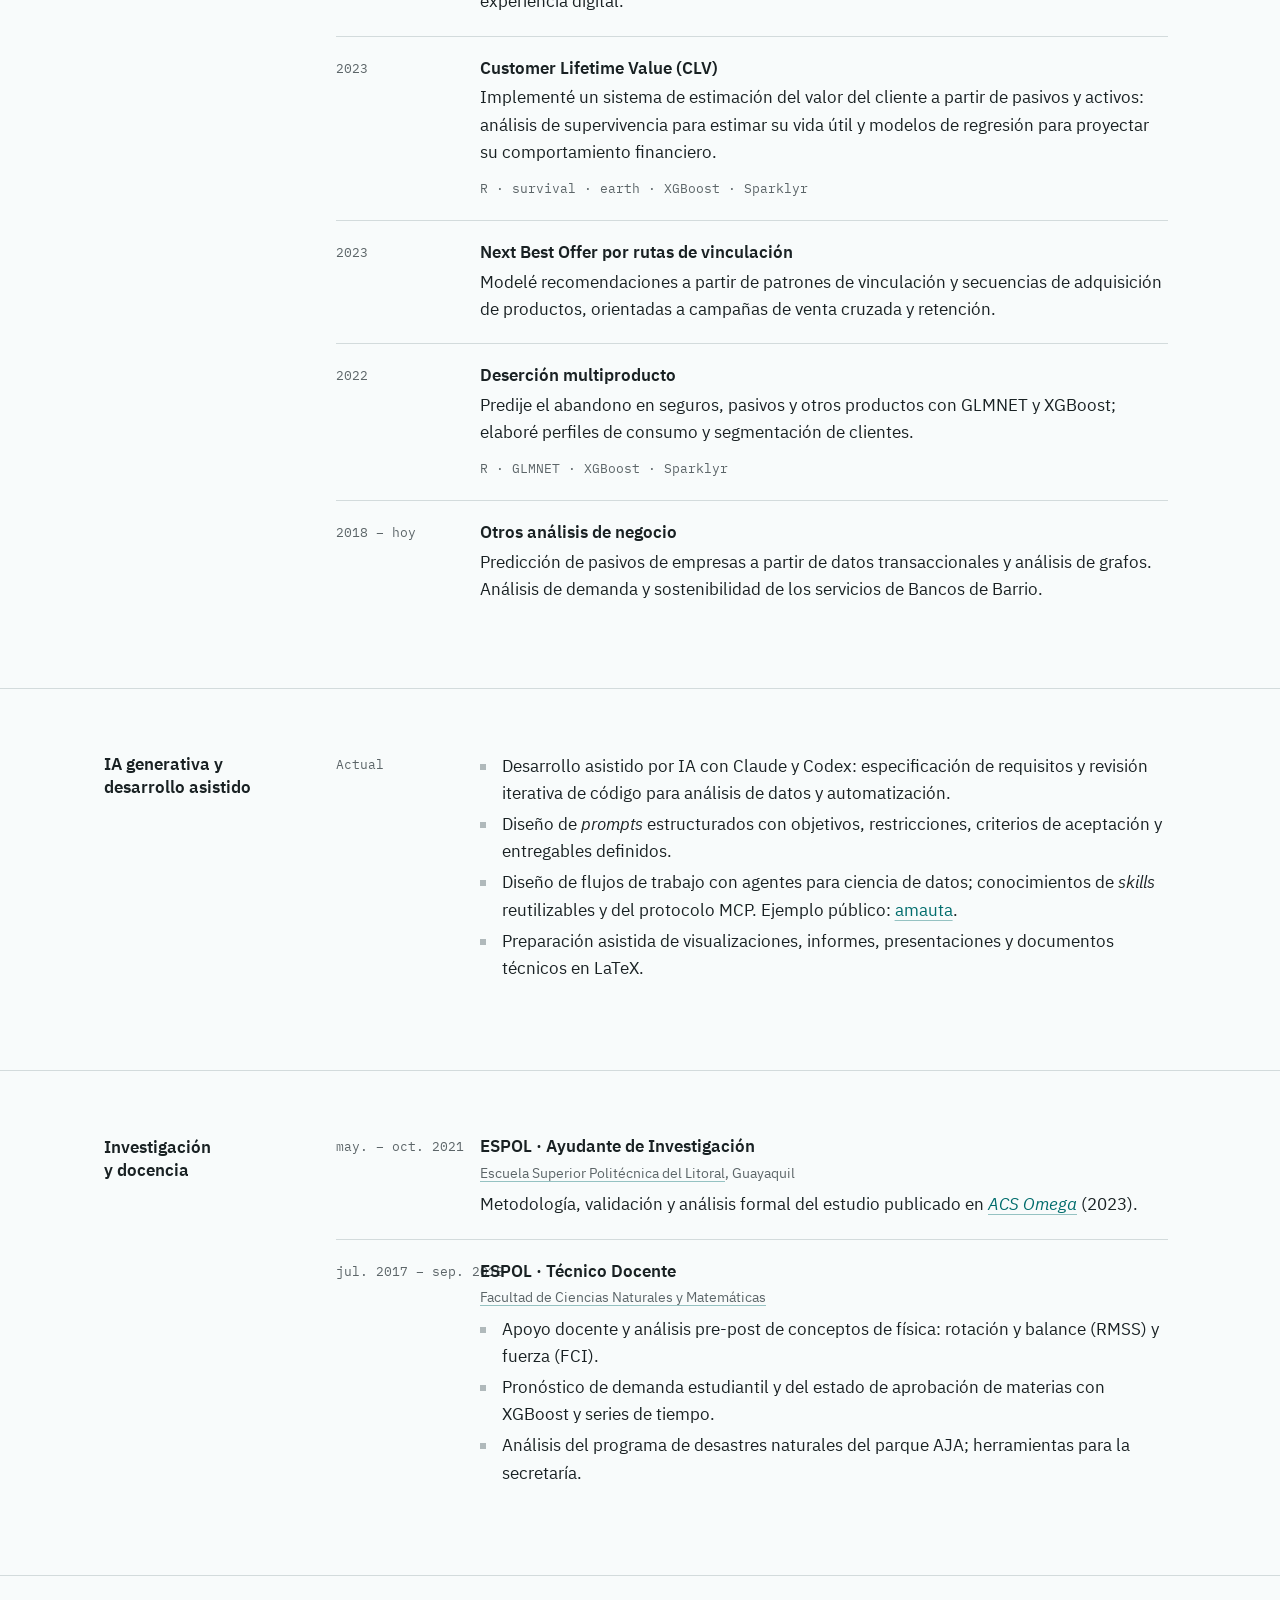
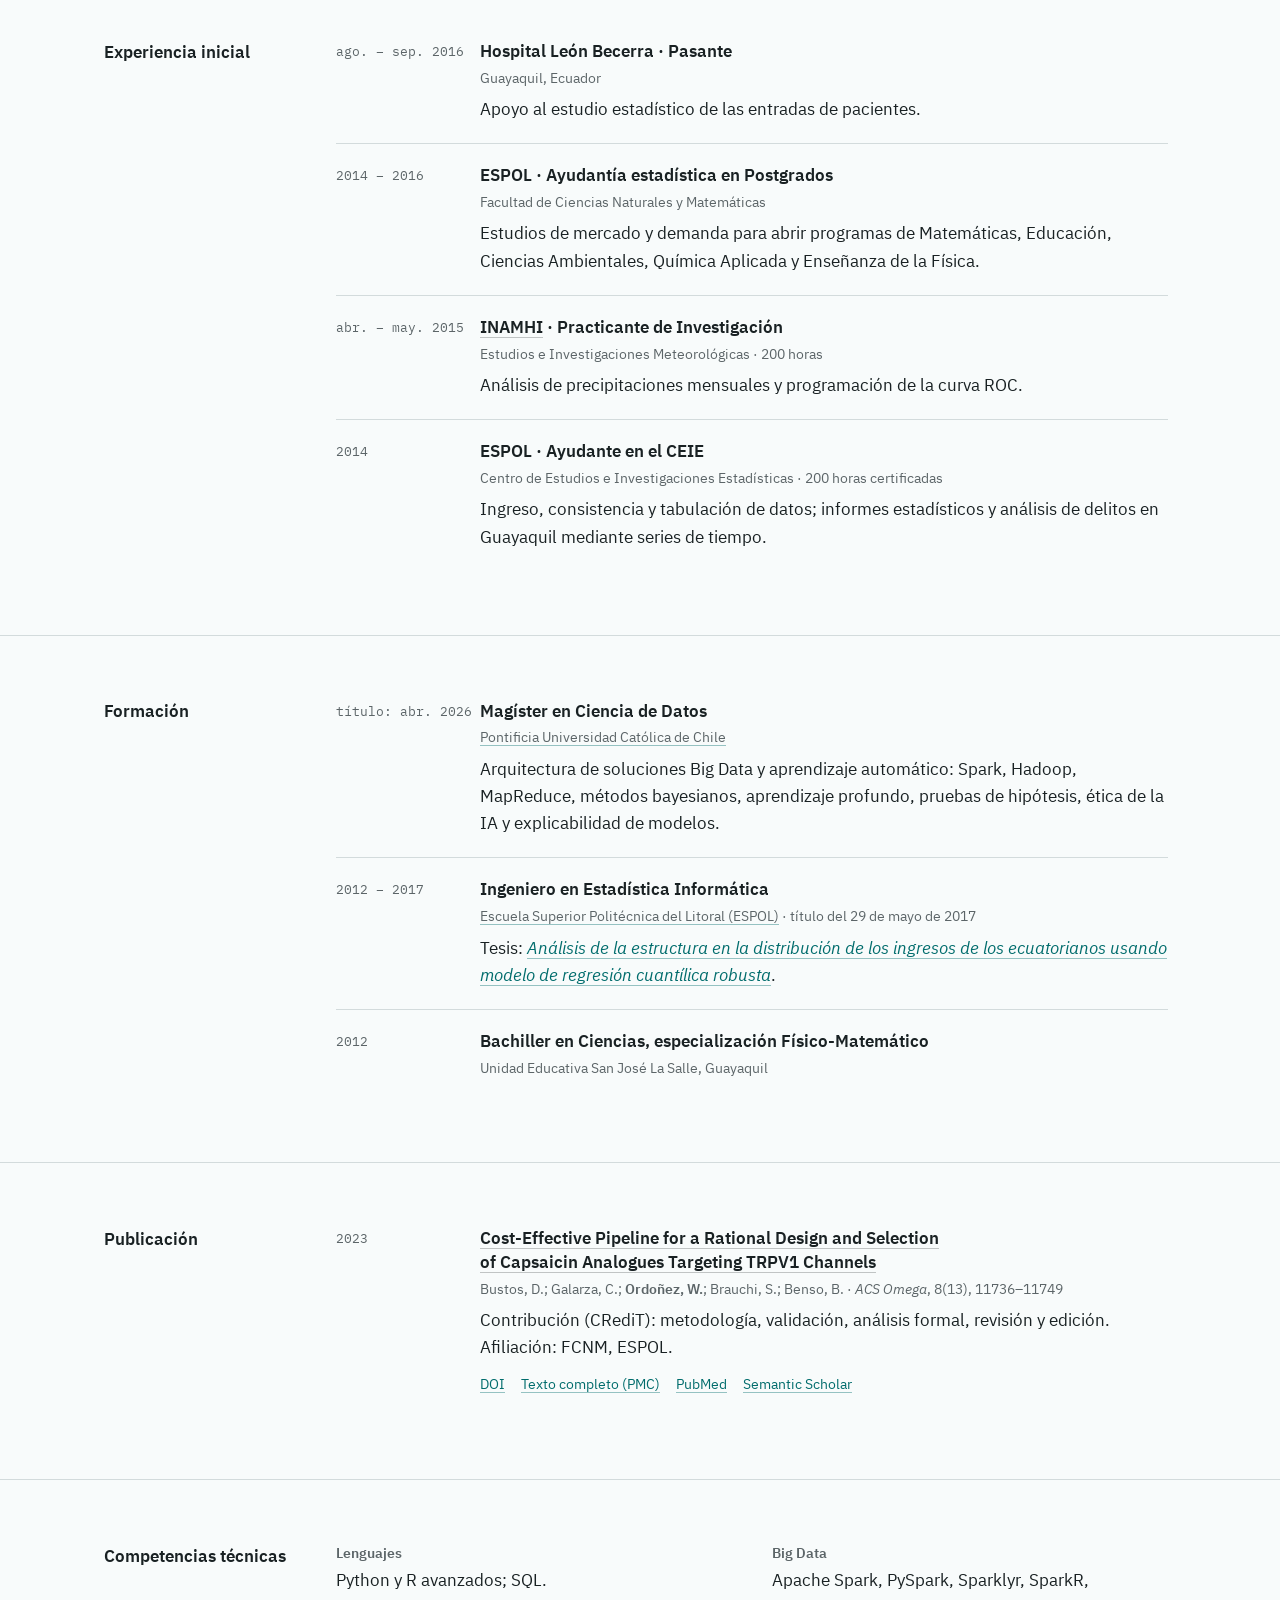
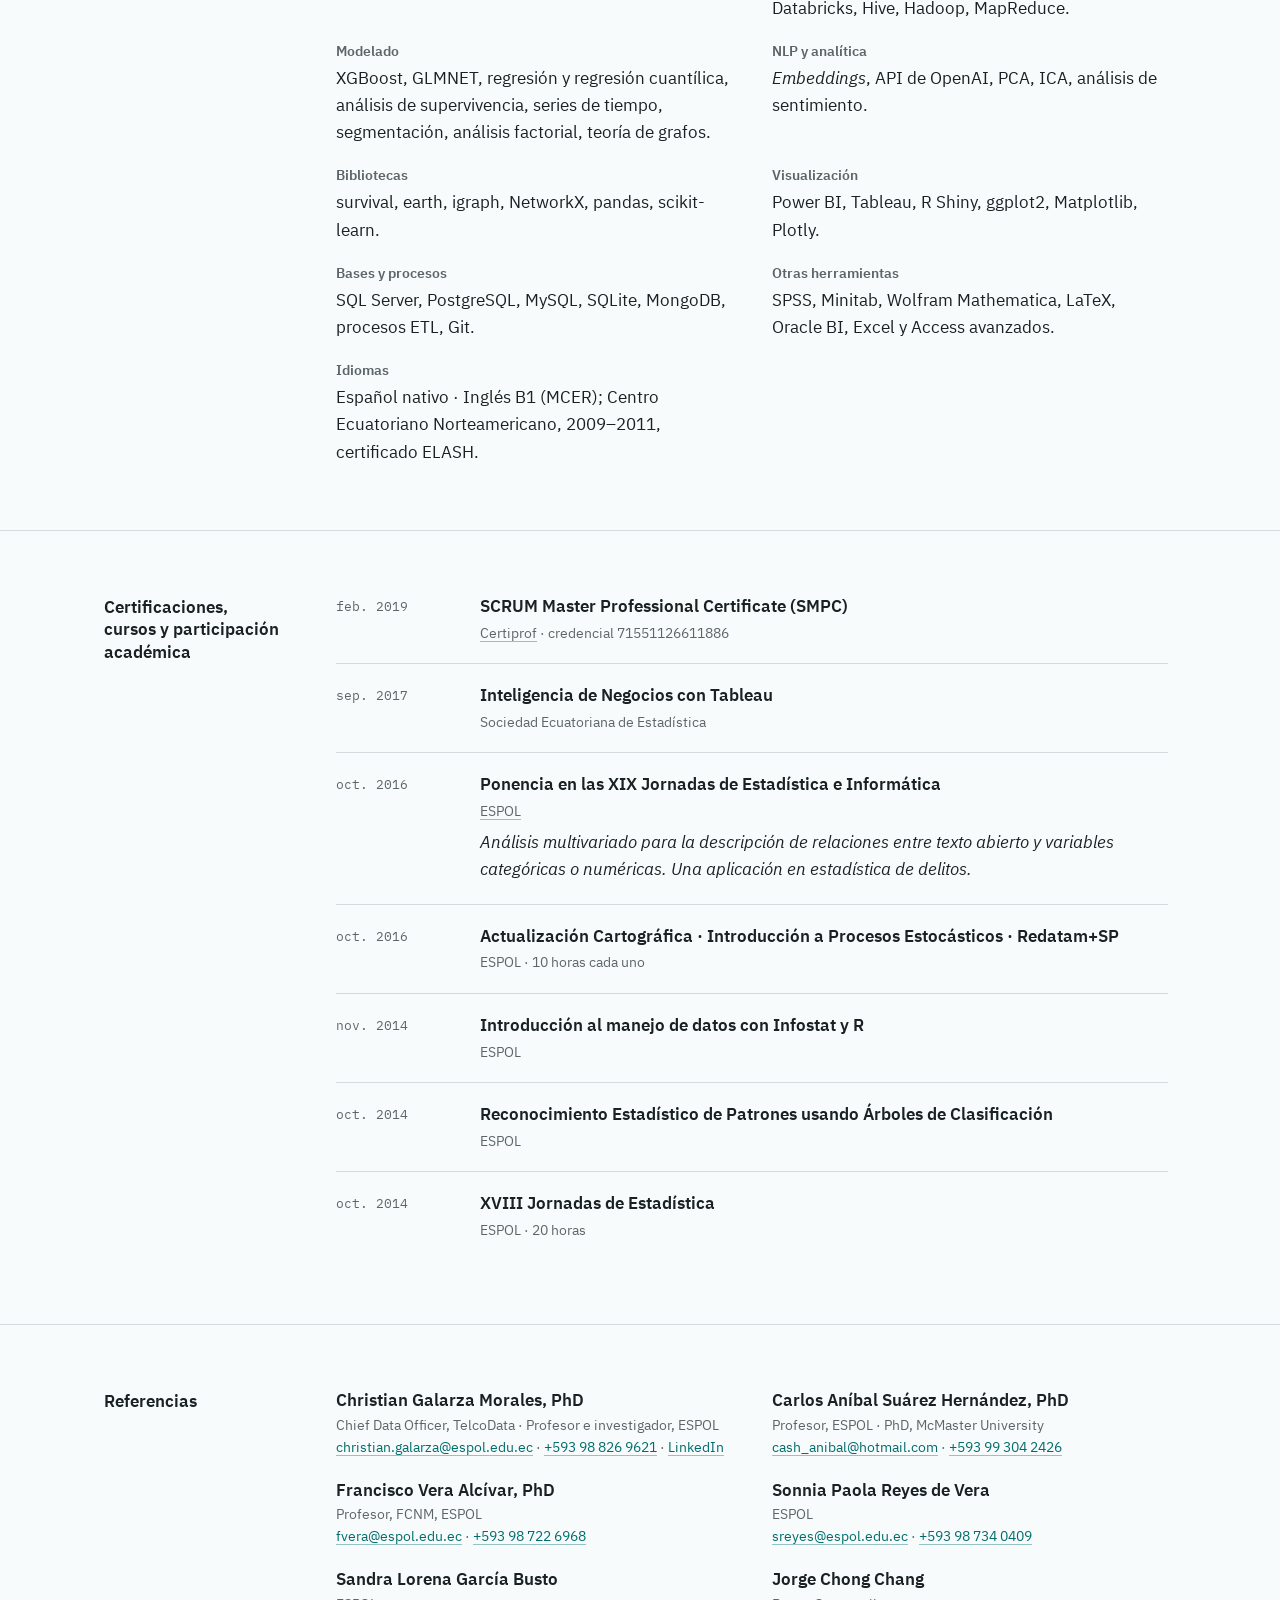
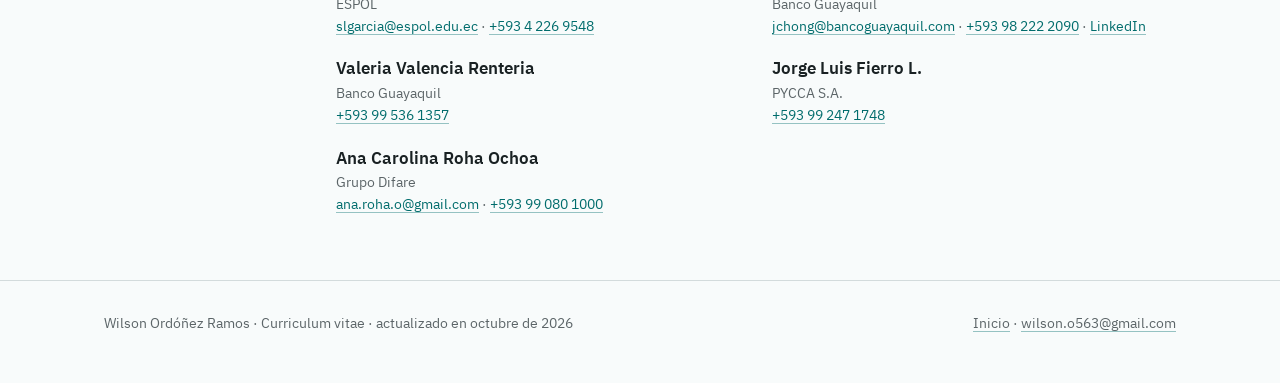
==== commit 7d5b886e: "Rediseño 'ficha técnica' basado en el perfil del titular Portada con ficha de datos (rol, foco, stac" ====
--- a/cv.html
+++ b/cv.html
@@ -8,8 +8,8 @@
 <meta name="author" content="Wilson Abdón Ordóñez Ramos">
 <meta name="color-scheme" content="light dark">
 <link rel="canonical" href="https://negraldi.github.io/cv.html">
-<link rel="preload" href="fonts/SourceSerif4-Regular.woff2" as="font" type="font/woff2" crossorigin>
-<link rel="preload" href="fonts/SourceSans3-Regular.woff2" as="font" type="font/woff2" crossorigin>
+<link rel="preload" href="fonts/IBMPlexSans-Regular.woff2" as="font" type="font/woff2" crossorigin>
+<link rel="preload" href="fonts/IBMPlexSans-SemiBold.woff2" as="font" type="font/woff2" crossorigin>
 <link rel="stylesheet" href="assets/site.css">
 </head>
 <body>
--- a/assets/site.css
+++ b/assets/site.css
@@ -1,35 +1,37 @@
 /* ==========================================================================
-   negraldi.github.io — sistema de diseño (skill Impeccable)
-   Modo: Persuade en la portada (la acción es contactar), Read en el CV.
-   Mundo: un registro estadístico. Su gesto propio es la columna de fechas en
-   cifras tabulares a la izquierda, como un libro de registro; todo lo demás es
-   tipografía, espacio y un solo acento.
-   Familias: Source Serif 4 (lectura, voz) · Source Sans 3 (estructura, datos).
+   negraldi.github.io — "ficha técnica" (skill Impeccable)
+   Derivado del perfil del titular (Mini-IPIP + preguntas profesionales):
+   reservado, metódico, abstracto, estable; quiere leerse como experto técnico.
+   → Evidencia antes que discurso: la portada abre con una ficha de datos.
+   → Orden visible: retícula fija; títulos de sección en su propia columna;
+     fechas y stacks alineados como en una tabla.
+   → Técnico sin disfraz: IBM Plex Sans para leer; IBM Plex Mono sólo para
+     datos reales (fechas, tecnologías, identificadores).
+   → Calma: paleta casi monocroma en OKLCH, un único color de señal (verde
+     azulado h≈195) reservado para enlaces y la acción principal. Sin efectos.
    Escala 1,25 sobre 17 px: 13,6 · 17 · 21,25 · 26,6 · 41,5
-   Color OKLCH, neutros tintados hacia el azul del acento (h 245–250).
-   Sin etiquetas sobre títulos, sin tarjetas, sin íconos-glifo, sin degradados.
    ========================================================================== */
 
-@font-face { font-family: "Source Serif 4"; src: url("../fonts/SourceSerif4-Regular.woff2") format("woff2"); font-weight: 400; font-style: normal; font-display: swap; }
-@font-face { font-family: "Source Serif 4"; src: url("../fonts/SourceSerif4-It.woff2") format("woff2"); font-weight: 400; font-style: italic; font-display: swap; }
-@font-face { font-family: "Source Serif 4"; src: url("../fonts/SourceSerif4-Semibold.woff2") format("woff2"); font-weight: 600; font-style: normal; font-display: swap; }
-@font-face { font-family: "Source Sans 3"; src: url("../fonts/SourceSans3-Regular.woff2") format("woff2"); font-weight: 400; font-style: normal; font-display: swap; }
-@font-face { font-family: "Source Sans 3"; src: url("../fonts/SourceSans3-Semibold.woff2") format("woff2"); font-weight: 600; font-style: normal; font-display: swap; }
-@font-face { font-family: "Source Sans 3"; src: url("../fonts/SourceSans3-Bold.woff2") format("woff2"); font-weight: 700; font-style: normal; font-display: swap; }
+@font-face { font-family: "IBM Plex Sans"; src: url("../fonts/IBMPlexSans-Regular.woff2") format("woff2"); font-weight: 400; font-style: normal; font-display: swap; }
+@font-face { font-family: "IBM Plex Sans"; src: url("../fonts/IBMPlexSans-Italic.woff2") format("woff2"); font-weight: 400; font-style: italic; font-display: swap; }
+@font-face { font-family: "IBM Plex Sans"; src: url("../fonts/IBMPlexSans-SemiBold.woff2") format("woff2"); font-weight: 600; font-style: normal; font-display: swap; }
+@font-face { font-family: "IBM Plex Mono"; src: url("../fonts/IBMPlexMono-Regular.woff2") format("woff2"); font-weight: 400; font-style: normal; font-display: swap; }
 
 :root {
-  --bg:      oklch(0.985 0.004 250);
-  --ground:  oklch(0.955 0.012 250);
-  --ink:     oklch(0.25 0.02 250);
-  --muted:   oklch(0.50 0.02 250);
-  --accent:  oklch(0.45 0.085 245);
-  --accent-ink: oklch(0.985 0.004 250);
-  --accent-hover: oklch(0.38 0.08 245);
-  --hair:    oklch(0.88 0.012 250);
-
-  --serif: "Source Serif 4", "Source Serif Pro", Georgia, serif;
-  --sans:  "Source Sans 3", "Source Sans Pro", "Segoe UI", system-ui, sans-serif;
-
+  --bg:      oklch(0.985 0.003 200);
+  --ground:  oklch(0.96 0.006 200);
+  --ink:     oklch(0.24 0.012 220);
+  --muted:   oklch(0.50 0.012 220);
+  --accent:  oklch(0.48 0.085 195);
+  --accent-hover: oklch(0.40 0.08 195);
+  --on-accent: oklch(0.985 0.003 200);
+  --hair:    oklch(0.885 0.008 210);
+  --hair-strong: oklch(0.78 0.01 210);
+
+  --sans: "IBM Plex Sans", "Helvetica Neue", Arial, sans-serif;
+  --mono: "IBM Plex Mono", ui-monospace, "SFMono-Regular", Menlo, monospace;
+
+  --t-data: 0.8125rem;  /* mono: se percibe mayor, va un paso abajo */
   --t-meta: 0.85rem;
   --t-body: 1.0625rem;
   --t-sect: 1.328rem;
@@ -37,22 +39,24 @@
   --t-name: 2.594rem;
 
   --s1: 0.25rem; --s2: 0.5rem; --s3: 0.75rem; --s4: 1rem; --s5: 1.25rem;
-  --s6: 1.5rem;  --s8: 2rem;   --s10: 2.5rem; --s12: 3rem; --s16: 4rem; --s24: 6rem;
-
-  --wide: 64rem;
-  --gutter: 9.5rem;
-  --measure: 40rem;
+  --s6: 1.5rem;  --s8: 2rem;   --s10: 2.5rem; --s12: 3rem; --s16: 4rem; --s20: 5rem;
+
+  --page: 72rem;
+  --label: 12rem;   /* columna de títulos de sección y etiquetas de la ficha */
+  --date: 7.5rem;   /* columna de fechas */
+  --measure: 44rem;
 }
 @media (prefers-color-scheme: dark) {
   :root {
-    --bg:      oklch(0.19 0.012 250);
-    --ground:  oklch(0.225 0.016 250);
-    --ink:     oklch(0.93 0.008 250);
-    --muted:   oklch(0.74 0.015 250);
-    --accent:  oklch(0.80 0.075 240);
-    --accent-ink: oklch(0.19 0.012 250);
-    --accent-hover: oklch(0.87 0.06 240);
-    --hair:    oklch(0.33 0.015 250);
+    --bg:      oklch(0.18 0.008 200);
+    --ground:  oklch(0.215 0.01 200);
+    --ink:     oklch(0.93 0.006 200);
+    --muted:   oklch(0.72 0.01 210);
+    --accent:  oklch(0.80 0.09 190);
+    --accent-hover: oklch(0.87 0.07 190);
+    --on-accent: oklch(0.18 0.008 200);
+    --hair:    oklch(0.31 0.01 210);
+    --hair-strong: oklch(0.42 0.012 210);
   }
 }
 
@@ -61,7 +65,7 @@
   -webkit-text-size-adjust: 100%;
   scroll-behavior: smooth;
   scroll-padding-top: var(--s16);
-  scrollbar-color: var(--hair) var(--bg);
+  scrollbar-color: var(--hair-strong) var(--bg);
   accent-color: var(--accent);
 }
 @media (prefers-reduced-motion: reduce) { html { scroll-behavior: auto; } }
@@ -69,23 +73,24 @@
   margin: 0;
   background: var(--bg);
   color: var(--ink);
-  font: 400 var(--t-body)/1.6 var(--serif);
+  font: 400 var(--t-body)/1.6 var(--sans);
   text-rendering: optimizeLegibility;
-}
-::selection { background: var(--accent); color: var(--accent-ink); }
+  -webkit-font-smoothing: antialiased;
+}
+::selection { background: var(--accent); color: var(--on-accent); }
 a {
   color: var(--accent);
   text-decoration: underline;
   text-decoration-thickness: 1px;
-  text-underline-offset: 0.2em;
+  text-underline-offset: 0.22em;
   text-decoration-color: color-mix(in oklch, var(--accent) 40%, transparent);
-  transition: text-decoration-color 160ms cubic-bezier(.2,.7,.2,1);
+  transition: text-decoration-color 140ms cubic-bezier(.2,.7,.2,1), color 140ms cubic-bezier(.2,.7,.2,1);
 }
 a:hover { text-decoration-color: currentColor; }
 :focus-visible { outline: 2px solid var(--accent); outline-offset: 3px; border-radius: 2px; }
 p { margin: 0 0 var(--s3); text-wrap: pretty; }
 h1, h2, h3 { text-wrap: balance; }
-i, em { font-style: italic; }
+code, .mono { font-family: var(--mono); font-size: var(--t-data); }
 
 .skip {
   position: absolute; left: var(--s4); top: -4rem; z-index: 10;
@@ -94,46 +99,100 @@
 }
 .skip:focus { top: var(--s4); }
 
-.wrap { max-width: var(--wide); margin: 0 auto; padding-inline: var(--s5); }
+.wrap { max-width: var(--page); margin: 0 auto; padding-inline: var(--s5); }
 @media (min-width: 48rem) { .wrap { padding-inline: var(--s10); } }
 
-/* --- barra superior ---------------------------------------------------------- */
+/* --- barra superior -------------------------------------------------------- */
 .topbar {
   position: sticky; top: 0; z-index: 5;
-  background: color-mix(in oklch, var(--bg) 92%, transparent);
+  background: var(--bg);
   border-bottom: 1px solid var(--hair);
   font: 400 var(--t-meta)/1.4 var(--sans);
-}
-@supports (backdrop-filter: blur(1px)) {
-  .topbar { backdrop-filter: saturate(1.2) blur(8px); }
 }
 .topbar .wrap {
   display: flex; flex-wrap: wrap; align-items: baseline; justify-content: space-between;
   gap: var(--s2) var(--s6); padding-block: var(--s3);
 }
-.brand { font: 600 var(--t-body)/1.2 var(--sans); color: var(--ink); text-decoration: none; }
+.brand { font: 600 var(--t-meta)/1.2 var(--sans); color: var(--ink); text-decoration: none; letter-spacing: 0.01em; }
 .brand:hover { color: var(--accent); }
 .topbar nav ul { list-style: none; margin: 0; padding: 0; display: flex; flex-wrap: wrap; gap: var(--s1) var(--s5); }
 .topbar nav a { color: var(--muted); text-decoration: none; padding-block: var(--s1); }
-.topbar nav a:hover, .topbar nav a[aria-current="page"] { color: var(--accent); }
-
-/* --- portada ------------------------------------------------------------------- */
+.topbar nav a:hover, .topbar nav a[aria-current="page"] { color: var(--ink); }
+.topbar nav a[aria-current="page"] { text-decoration: underline; text-decoration-color: var(--accent); text-underline-offset: 0.4em; }
+
+/* --- retícula de sección: título en su columna, contenido a la derecha ------ */
+.section { border-top: 1px solid var(--hair); padding-block: var(--s12); }
+@media (min-width: 60rem) {
+  .section { padding-block: var(--s16); }
+  .section > .wrap {
+    display: grid;
+    grid-template-columns: var(--label) minmax(0, 1fr);
+    column-gap: var(--s10);
+    align-items: start;
+  }
+  .section > .wrap > * { grid-column: 2; }
+  .section > .wrap > h2 {
+    grid-column: 1; grid-row: 1 / span 20;
+    position: sticky; top: var(--s16);
+  }
+}
+.section > .wrap > h2 {
+  font: 600 var(--t-body)/1.35 var(--sans);
+  color: var(--ink);
+  margin: 0 0 var(--s6);
+}
+@media (min-width: 60rem) { .section > .wrap > h2 { margin: 0; padding-top: 0.05rem; } }
+
+h3 { font: 600 var(--t-body)/1.4 var(--sans); margin: 0; }
+h3 a { color: var(--ink); text-decoration-color: color-mix(in oklch, var(--ink) 25%, transparent); }
+h3 a:hover { color: var(--accent); }
+.sub { font: 400 var(--t-meta)/1.5 var(--sans); color: var(--muted); margin: var(--s1) 0 var(--s2); }
+.sub a { color: var(--muted); }
+.sub a:hover { color: var(--accent); }
+.note, .lede-note { font: 400 var(--t-meta)/1.6 var(--sans); color: var(--muted); margin: 0; max-width: var(--measure); }
+
+.subhead {
+  font: 600 var(--t-meta)/1.4 var(--sans);
+  color: var(--muted);
+  margin: var(--s12) 0 var(--s3);
+  padding-bottom: var(--s2);
+  border-bottom: 1px solid var(--hair);
+  max-width: 52rem;
+}
+.subhead:first-of-type { margin-top: 0; }
+
+/* --- portada: identidad + ficha técnica ------------------------------------ */
 .intro { padding-block: var(--s16) var(--s12); }
-@media (min-width: 48rem) { .intro { padding-block: var(--s24) var(--s16); } }
-.intro h1 {
-  font: 700 var(--t-name)/1.05 var(--sans);
+@media (min-width: 60rem) {
+  .intro { padding-block: var(--s20) var(--s16); }
+  .intro .wrap { display: grid; grid-template-columns: var(--label) minmax(0, 1fr); column-gap: var(--s10); }
+  .intro .wrap > * { grid-column: 2; }
+}
+.intro h1, .cv-head h1 {
+  font: 600 var(--t-name)/1.08 var(--sans);
   letter-spacing: -0.02em;
-  color: var(--accent);
-  margin: 0 0 var(--s6);
-  max-width: 18ch;
-}
-.statement {
-  font: 400 var(--t-lead)/1.35 var(--serif);
-  max-width: 30ch;
-  margin: 0 0 var(--s5);
-}
-@media (min-width: 48rem) { .statement { max-width: 34ch; } }
-.statement-sub { max-width: var(--measure); color: var(--ink); margin-bottom: var(--s8); }
+  color: var(--ink);
+  margin: 0 0 var(--s3);
+}
+.role, .statement {
+  font: 400 var(--t-sect)/1.4 var(--sans);
+  color: var(--muted);
+  margin: 0 0 var(--s8);
+  max-width: 46ch;
+}
+.statement-sub { max-width: var(--measure); margin-bottom: var(--s8); }
+
+.spec { margin: 0 0 var(--s8); max-width: 52rem; border-top: 1px solid var(--hair-strong); }
+.spec > div {
+  display: grid; gap: 0 var(--s6);
+  padding-block: var(--s3);
+  border-bottom: 1px solid var(--hair);
+}
+@media (min-width: 40rem) { .spec > div { grid-template-columns: 9rem minmax(0, 1fr); } }
+.spec dt { font: 400 var(--t-meta)/1.6 var(--sans); color: var(--muted); padding-top: 0.1rem; }
+.spec dd { margin: 0; }
+.spec dd .mono { color: var(--ink); }
+.spec .sep { color: var(--hair-strong); padding-inline: 0.35em; }
 
 .actions {
   display: flex; flex-wrap: wrap; align-items: center;
@@ -143,37 +202,17 @@
 .button {
   display: inline-block;
   font: 600 var(--t-body)/1 var(--sans);
-  background: var(--accent); color: var(--accent-ink);
+  background: var(--accent); color: var(--on-accent);
   padding: var(--s3) var(--s5);
-  border-radius: 6px;
+  border-radius: 4px;
   text-decoration: none;
-  transition: background-color 160ms cubic-bezier(.2,.7,.2,1);
-}
-.button:hover { background: var(--accent-hover); color: var(--accent-ink); }
+  transition: background-color 140ms cubic-bezier(.2,.7,.2,1);
+}
+.button:hover { background: var(--accent-hover); color: var(--on-accent); }
 .actions .plain { white-space: nowrap; }
 
-/* --- secciones ------------------------------------------------------------------ */
-.section { padding-block: var(--s12); border-top: 1px solid var(--hair); }
-@media (min-width: 48rem) { .section { padding-block: var(--s16); } }
-.section > .wrap > h2, .section-head h2 {
-  font: 600 var(--t-sect)/1.2 var(--sans);
-  color: var(--accent);
-  margin: 0 0 var(--s8);
-}
-.section-head { display: flex; flex-wrap: wrap; align-items: baseline; justify-content: space-between; gap: var(--s2) var(--s6); margin-bottom: var(--s8); }
-.section-head h2 { margin: 0; }
-.section-head a { font: 400 var(--t-meta)/1.4 var(--sans); }
-.lede-note { font: 400 var(--t-meta)/1.5 var(--sans); color: var(--muted); max-width: var(--measure); margin: calc(-1 * var(--s5)) 0 var(--s8); }
-
-h3 { font: 600 var(--t-body)/1.35 var(--sans); margin: 0; }
-h3 a { color: var(--ink); text-decoration-color: color-mix(in oklch, var(--ink) 30%, transparent); }
-h3 a:hover { color: var(--accent); }
-.sub { font: 400 var(--t-meta)/1.5 var(--sans); color: var(--muted); margin: var(--s1) 0 var(--s2); }
-.sub a { color: var(--muted); }
-.sub a:hover { color: var(--accent); }
-
-/* --- el registro: fechas en la columna izquierda --------------------------------- */
-.register { list-style: none; margin: 0; padding: 0; }
+/* --- registro: fecha en su columna ------------------------------------------ */
+.register { list-style: none; margin: 0; padding: 0; max-width: 52rem; }
 .register > li {
   display: grid; gap: var(--s1);
   padding-block: var(--s5);
@@ -181,88 +220,93 @@
 }
 .register > li:first-child { border-top: 0; padding-top: 0; }
 @media (min-width: 48rem) {
-  .register > li { grid-template-columns: var(--gutter) minmax(0, var(--measure)); column-gap: var(--s8); }
+  .register > li { grid-template-columns: var(--date) minmax(0, var(--measure)); column-gap: var(--s6); }
 }
 .when {
+  font: 400 var(--t-data)/1.9 var(--mono);
+  font-variant-numeric: tabular-nums;
+  color: var(--muted);
+  white-space: nowrap;
+}
+.register p:last-child { margin-bottom: 0; }
+.register h3 + p:not(.sub) { margin-top: var(--s1); }
+.register ul { margin: var(--s2) 0 0; padding-left: 1.1rem; list-style: square; }
+.register ul li { margin-bottom: var(--s1); padding-left: var(--s1); }
+.register ul li::marker { color: var(--hair-strong); }
+.register ul.roles { list-style: none; padding-left: 0; }
+.register ul.roles li { padding-left: 0; margin-bottom: var(--s3); }
+.register ul.roles li b { font-weight: 600; }
+.register ul.roles li .when { margin-left: var(--s2); }
+
+.stack {
+  font: 400 var(--t-data)/1.7 var(--mono);
+  color: var(--muted);
+  margin: var(--s2) 0 0;
+}
+.links {
   font: 400 var(--t-meta)/1.6 var(--sans);
-  font-variant-numeric: tabular-nums lining-nums;
-  color: var(--muted);
-  white-space: nowrap;
-}
-@media (min-width: 48rem) { .register .when { padding-top: 0.1rem; } }
-.register p:last-child { margin-bottom: 0; }
-.register ul { margin: var(--s2) 0 0; padding-left: 1.1rem; list-style: disc; }
-.register ul li { margin-bottom: var(--s1); padding-left: var(--s1); }
-.register ul li::marker { color: var(--muted); }
-
-.stack, .links {
-  font: 400 var(--t-meta)/1.6 var(--sans);
   color: var(--muted);
   margin: var(--s2) 0 0;
-}
-.links { display: flex; flex-wrap: wrap; gap: var(--s1) var(--s4); }
+  display: flex; flex-wrap: wrap; gap: var(--s1) var(--s4);
+}
 .links a { white-space: nowrap; }
 
-.subhead {
-  font: 600 var(--t-meta)/1.4 var(--sans);
-  color: var(--muted);
-  margin: var(--s12) 0 var(--s4);
-}
-.subhead:first-of-type { margin-top: 0; }
-
-/* --- competencias ------------------------------------------------------------- */
-.skills { display: grid; gap: var(--s4) var(--s10); margin: 0; }
+/* --- competencias --------------------------------------------------------- */
+.skills { display: grid; gap: var(--s5) var(--s10); margin: 0; max-width: 52rem; }
 @media (min-width: 48rem) { .skills { grid-template-columns: 1fr 1fr; } }
 .skills div { margin: 0; }
-.skills dt { font: 600 var(--t-body)/1.4 var(--sans); margin-bottom: var(--s1); }
+.skills dt { font: 600 var(--t-meta)/1.4 var(--sans); color: var(--muted); margin-bottom: var(--s1); }
 .skills dd { margin: 0; }
 
-/* --- contacto ------------------------------------------------------------------- */
+/* --- contacto ----------------------------------------------------------- */
 .contact-band { background: var(--ground); }
-.contact-list { list-style: none; margin: 0; padding: 0; max-width: var(--measure); }
+.contact-list { list-style: none; margin: 0; padding: 0; max-width: var(--measure); border-top: 1px solid var(--hair-strong); }
 .contact-list li {
-  display: grid; gap: 0 var(--s8);
+  display: grid; gap: 0 var(--s6);
   padding-block: var(--s3);
-  border-top: 1px solid var(--hair);
-  font: 400 var(--t-body)/1.5 var(--sans);
-}
-.contact-list li:first-child { border-top: 0; }
-@media (min-width: 40rem) { .contact-list li { grid-template-columns: 8rem 1fr; } }
-.contact-list .label { color: var(--muted); font-size: var(--t-meta); padding-top: 0.15rem; }
-
-/* --- referencias ----------------------------------------------------------------- */
-.refs { display: grid; gap: var(--s5) var(--s10); }
+  border-bottom: 1px solid var(--hair);
+}
+@media (min-width: 40rem) { .contact-list li { grid-template-columns: 9rem 1fr; } }
+.contact-list .label { color: var(--muted); font-size: var(--t-meta); padding-top: 0.12rem; }
+
+.contact-grid { display: grid; gap: var(--s10) var(--s12); align-items: start; }
+@media (min-width: 72rem) { .contact-grid { grid-template-columns: minmax(0, var(--measure)) auto; } }
+.qr-set { display: flex; flex-wrap: wrap; gap: var(--s6); }
+.qr { margin: 0; width: 11rem; }
+.qr img { display: block; width: 11rem; height: auto; background: #fff; padding: var(--s2); border: 1px solid var(--hair-strong); border-radius: 4px; }
+.qr figcaption { font: 400 var(--t-meta)/1.5 var(--sans); color: var(--muted); margin-top: var(--s2); }
+.qr figcaption .links { margin-top: var(--s1); }
+
+/* --- referencias --------------------------------------------------------- */
+.refs { display: grid; gap: var(--s5) var(--s10); max-width: 52rem; }
 @media (min-width: 48rem) { .refs { grid-template-columns: 1fr 1fr; } }
 .refs p { margin: 0; font: 400 var(--t-meta)/1.6 var(--sans); color: var(--muted); }
 .refs .name { display: inline-block; margin-bottom: 2px; font: 600 var(--t-body)/1.4 var(--sans); color: var(--ink); }
 
-/* --- pie --------------------------------------------------------------------------- */
+/* --- cabecera del CV ---------------------------------------------------- */
+.cv-head { padding-block: var(--s16) var(--s10); }
+@media (min-width: 60rem) {
+  .cv-head .wrap { display: grid; grid-template-columns: var(--label) minmax(0, 1fr); column-gap: var(--s10); }
+  .cv-head .wrap > * { grid-column: 2; }
+}
+.cv-head .role { margin-bottom: var(--s6); }
+
+/* --- pie -------------------------------------------------------------- */
 .footer { border-top: 1px solid var(--hair); padding-block: var(--s8) var(--s12); font: 400 var(--t-meta)/1.6 var(--sans); color: var(--muted); }
 .footer .wrap { display: flex; flex-wrap: wrap; justify-content: space-between; gap: var(--s2) var(--s6); }
 .footer a { color: var(--muted); }
 .footer a:hover { color: var(--accent); }
 
-/* --- página CV --------------------------------------------------------------------- */
-.cv-head { padding-block: var(--s16) var(--s8); }
-.cv-head h1 { font: 700 var(--t-name)/1.05 var(--sans); letter-spacing: -0.02em; color: var(--accent); margin: 0 0 var(--s3); }
-.cv-head .role { font: italic 400 var(--t-lead)/1.3 var(--serif); margin: 0 0 var(--s6); max-width: 30ch; }
-
-/* --- impresión ----------------------------------------------------------------------- */
+/* --- impresión -------------------------------------------------------- */
 @media print {
-  :root { --bg: #fff; --ground: #fff; --ink: #1A222B; --muted: #5B646F; --accent: #275981; --hair: #D2D8DF; }
-  @page { size: A4; margin: 16mm 18mm; }
-  body { font-size: 10.5pt; }
-  .topbar, .skip, .actions, .footer { display: none; }
-  .intro, .cv-head { padding-block: 0 8mm; }
-  .section { padding-block: 6mm; break-inside: auto; }
-  .register > li, .refs p { break-inside: avoid; }
+  :root { --bg: #fff; --ground: #fff; --ink: #192123; --muted: #5C6568; --accent: #006C6C; --hair: #D3DBDC; --hair-strong: #B9C2C4; }
+  @page { size: A4; margin: 15mm 16mm; }
+  body { font-size: 10pt; }
+  .topbar, .skip, .actions, .footer, .qr figcaption .links { display: none; }
+  .intro, .cv-head { padding-block: 0 6mm; }
+  .section { padding-block: 5mm; }
+  .section > .wrap > h2 { position: static; }
+  .register > li, .refs p, .spec > div { break-inside: avoid; }
   h2 { break-after: avoid; }
   a { color: inherit; text-decoration: none; }
 }
-
-.note { font: 400 var(--t-meta)/1.6 var(--sans); color: var(--muted); margin: 0; }
-.register h3 + p:not(.sub) { margin-top: var(--s1); }
-.register ul.roles { list-style: none; padding-left: 0; }
-.register ul.roles li { padding-left: 0; margin-bottom: var(--s3); }
-.register ul.roles li b { font: 600 var(--t-body)/1.5 var(--sans); }
-.register ul.roles li .when { margin-left: var(--s2); }
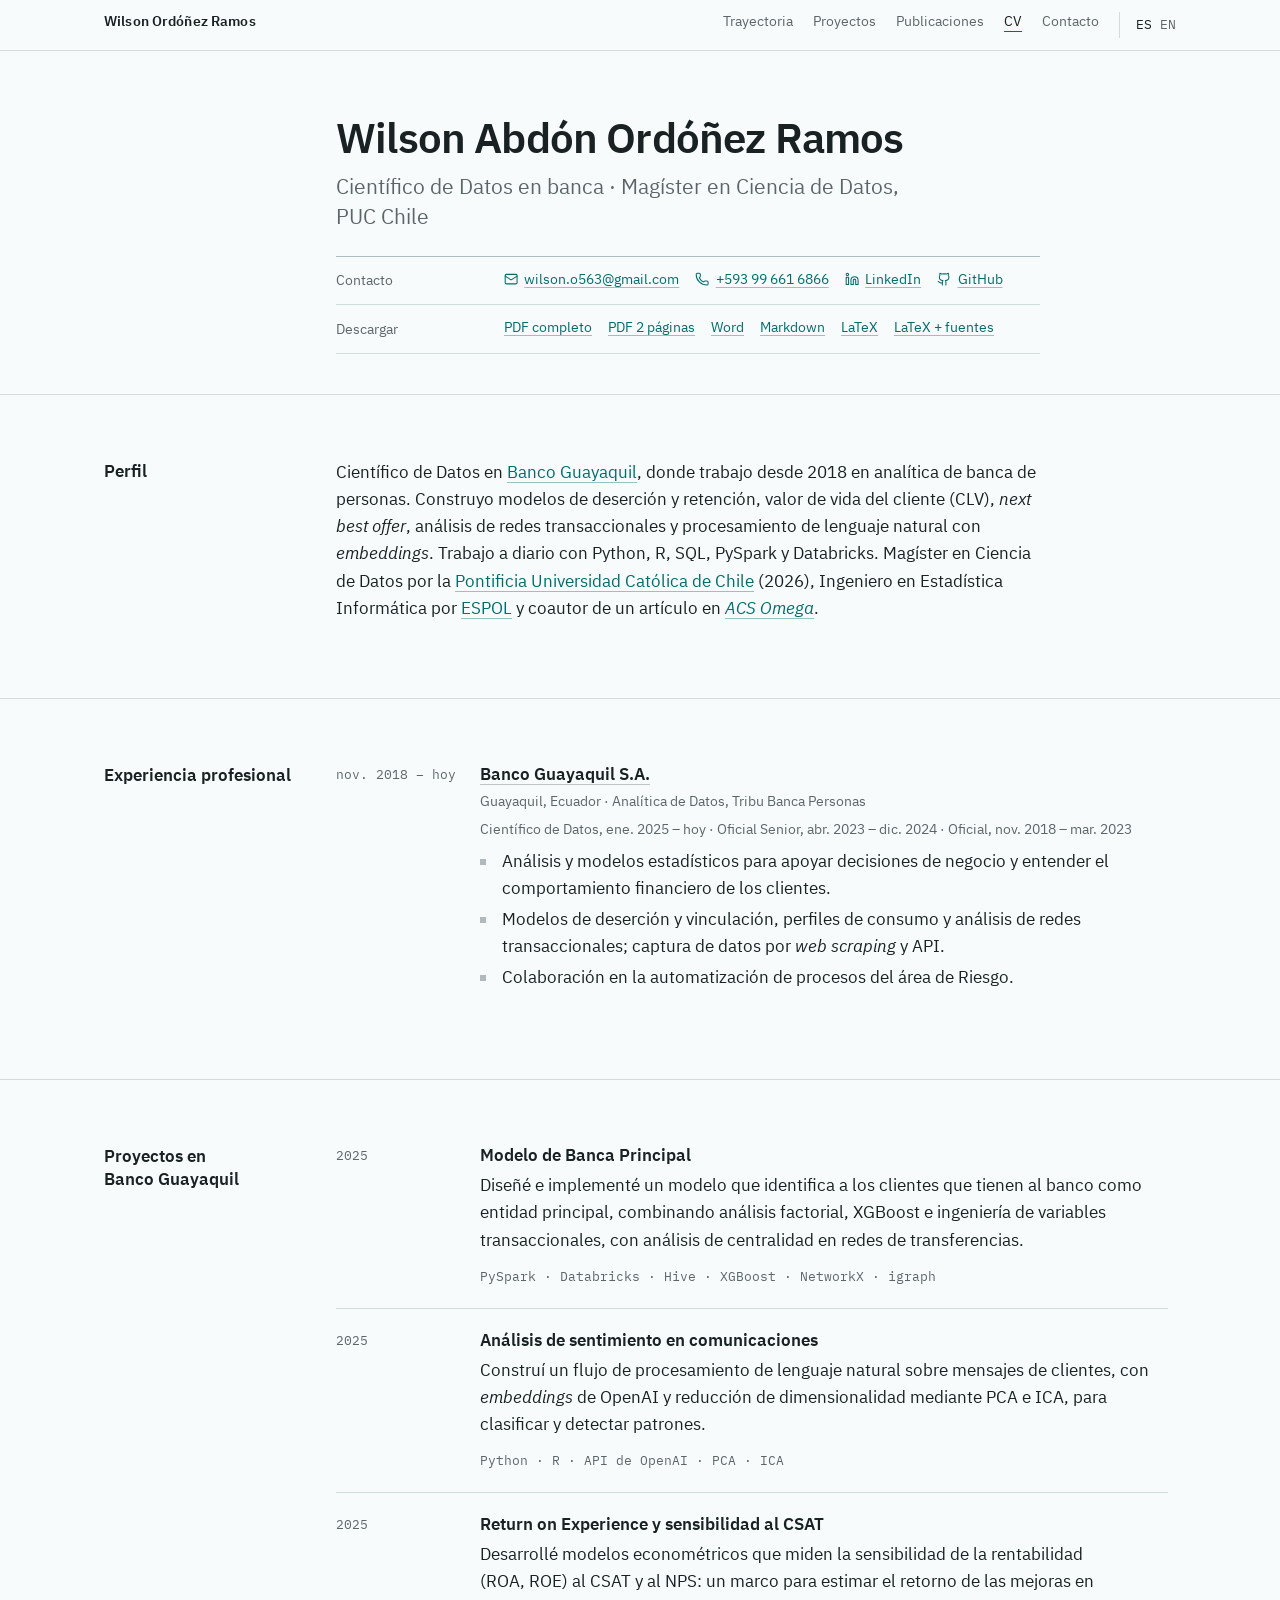
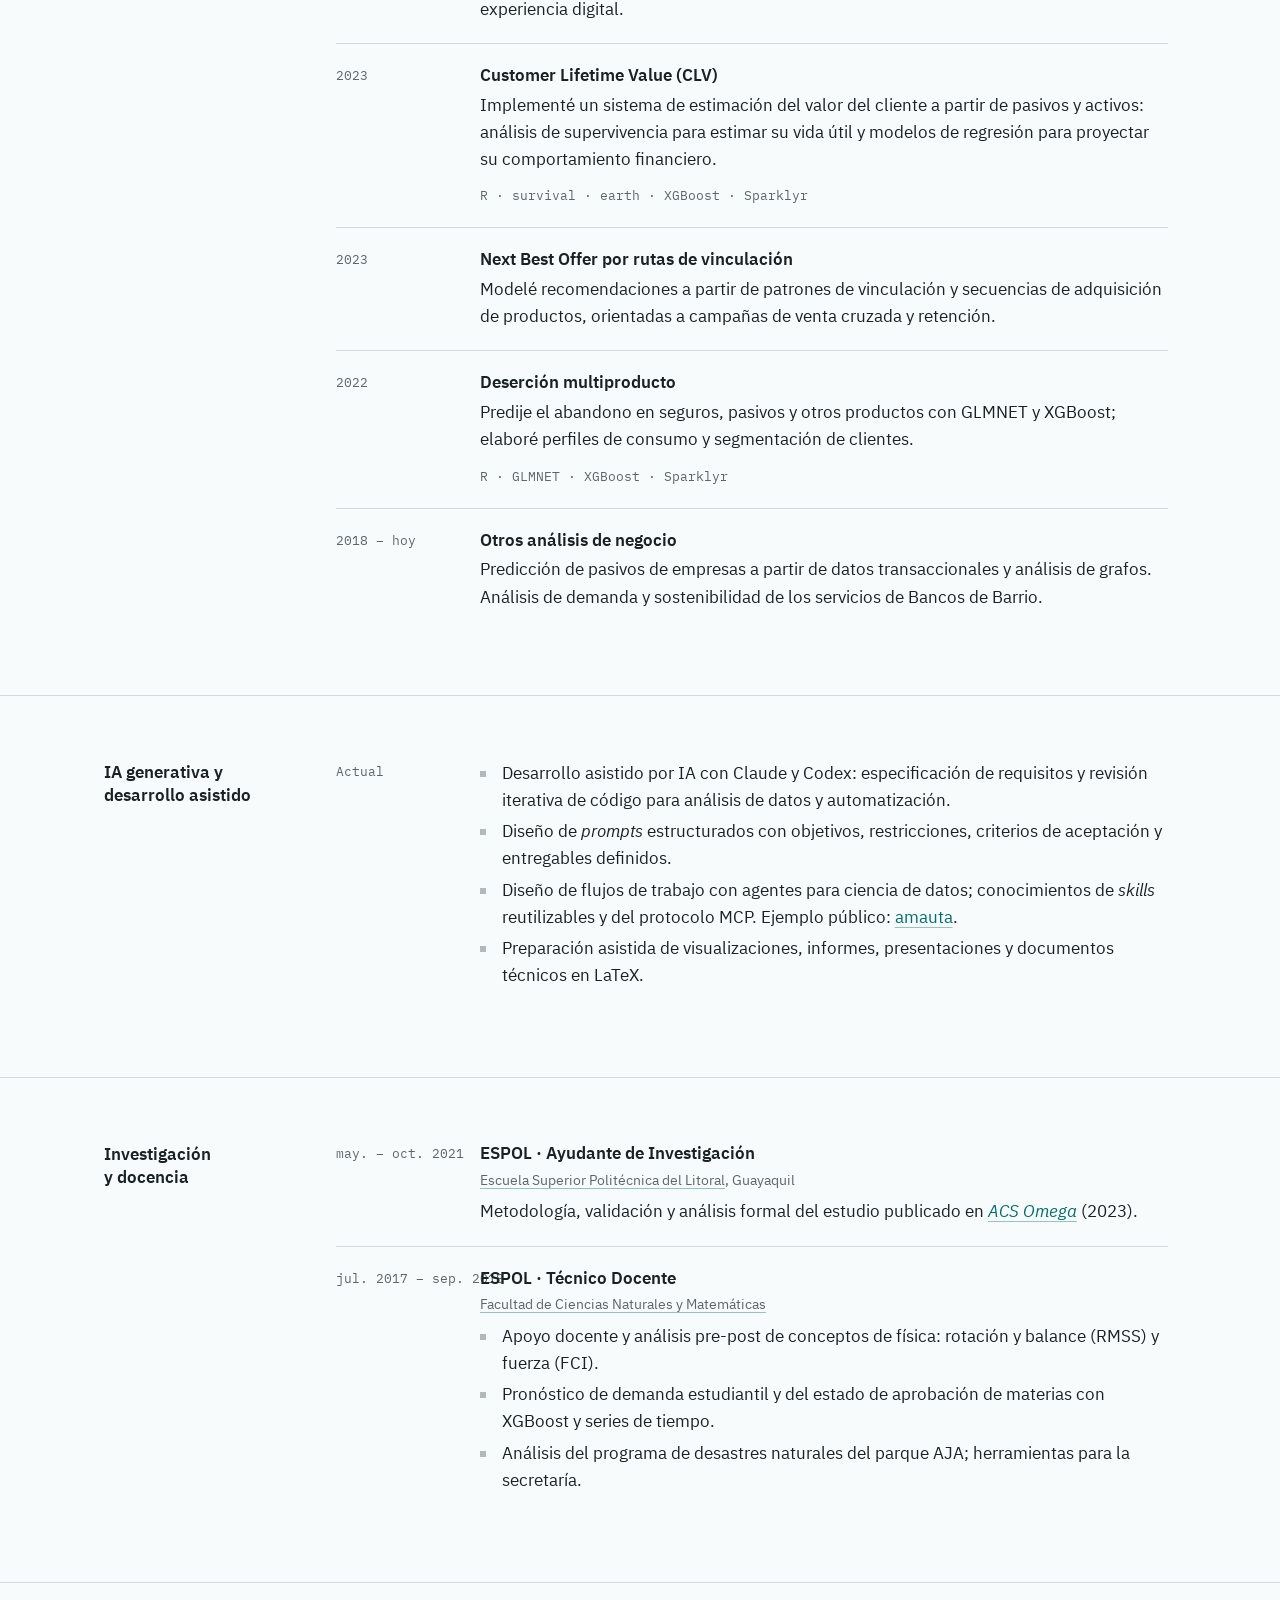
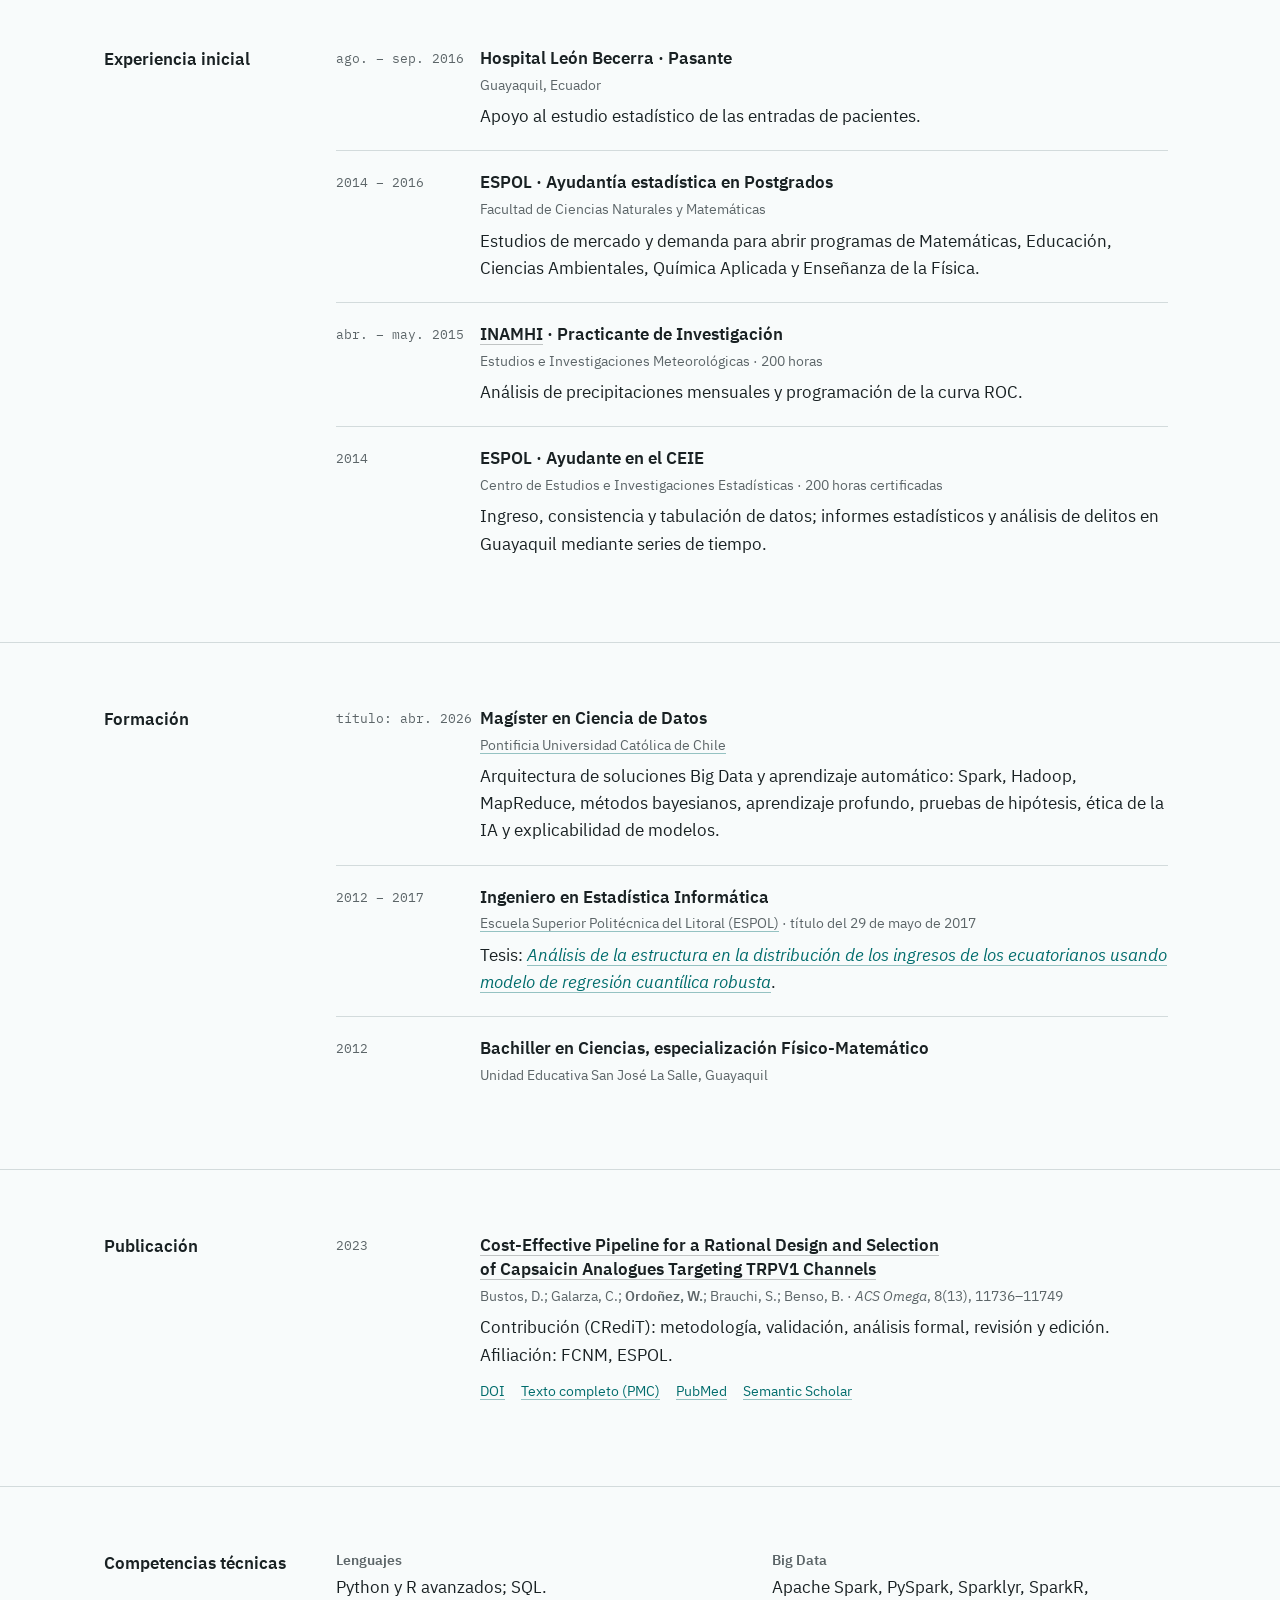
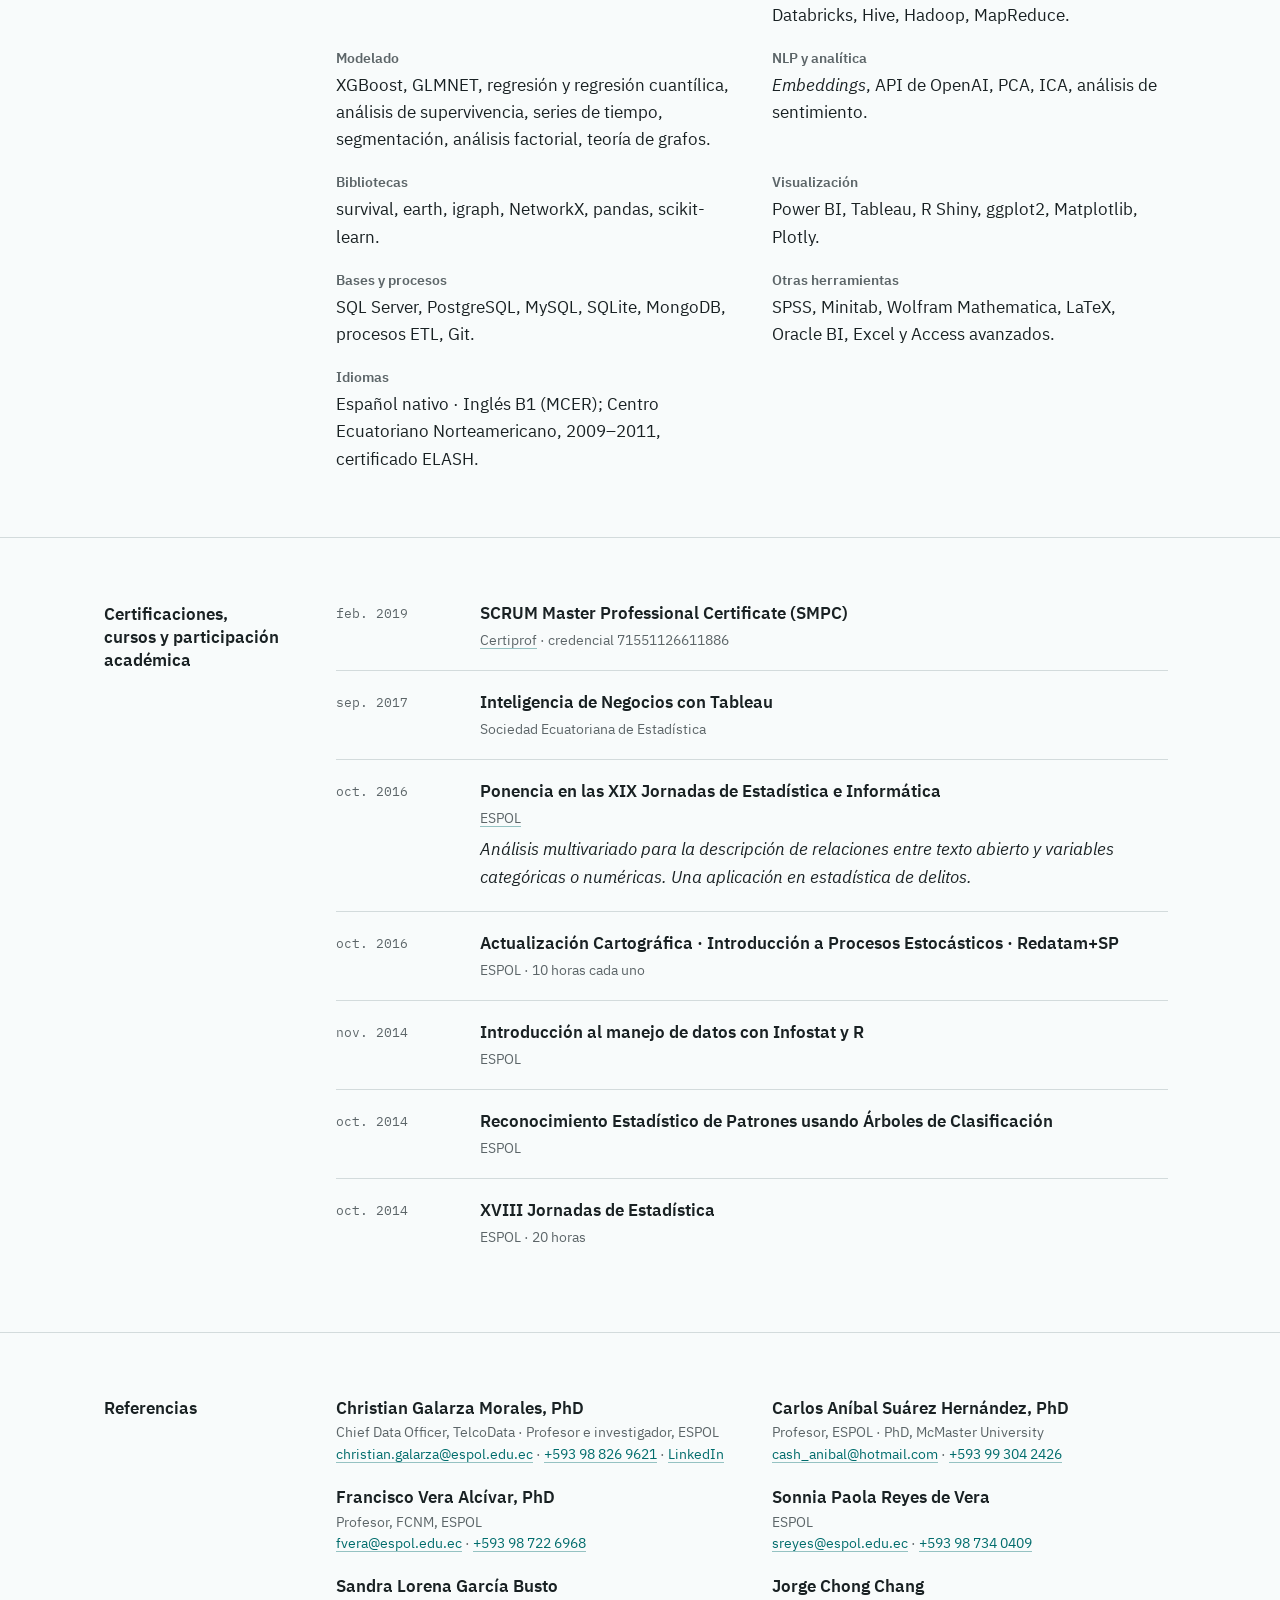
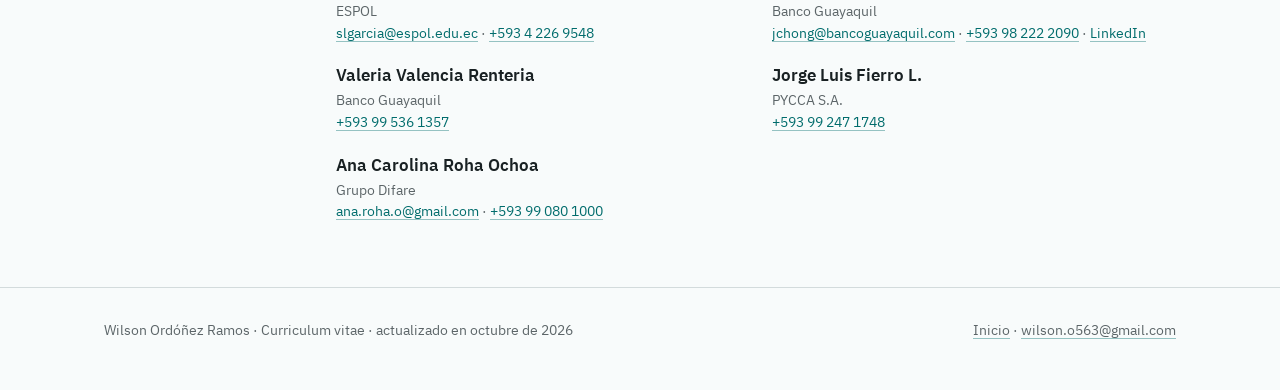
==== commit ee7ffb58: "Agregar versión en inglés, CV en inglés e iconos SVG Páginas en/ (portada y CV completo) en inglés d" ====
--- a/cv.html
+++ b/cv.html
@@ -7,12 +7,25 @@
 <meta name="description" content="Curriculum vitae completo de Wilson Ordóñez Ramos, científico de datos en Banco Guayaquil. Descargable en PDF, Word, Markdown y LaTeX.">
 <meta name="author" content="Wilson Abdón Ordóñez Ramos">
 <meta name="color-scheme" content="light dark">
+<link rel="alternate" hreflang="es" href="https://negraldi.github.io/cv.html">
+<link rel="alternate" hreflang="en" href="https://negraldi.github.io/en/cv.html">
+<link rel="alternate" hreflang="x-default" href="https://negraldi.github.io/cv.html">
 <link rel="canonical" href="https://negraldi.github.io/cv.html">
 <link rel="preload" href="fonts/IBMPlexSans-Regular.woff2" as="font" type="font/woff2" crossorigin>
 <link rel="preload" href="fonts/IBMPlexSans-SemiBold.woff2" as="font" type="font/woff2" crossorigin>
 <link rel="stylesheet" href="assets/site.css">
 </head>
 <body>
+<!-- Iconos: Lucide (ISC), trazo uniforme -->
+<svg class="sprite" aria-hidden="true" focusable="false" width="0" height="0" style="position:absolute">
+<symbol id="i-mail" viewBox="0 0 24 24" fill="none" stroke="currentColor" stroke-width="1.75" stroke-linecap="round" stroke-linejoin="round"><path d="m22 7-8.991 5.727a2 2 0 0 1-2.009 0L2 7" /> <rect x="2" y="4" width="20" height="16" rx="2" /></symbol>
+<symbol id="i-phone" viewBox="0 0 24 24" fill="none" stroke="currentColor" stroke-width="1.75" stroke-linecap="round" stroke-linejoin="round"><path d="M13.832 16.568a1 1 0 0 0 1.213-.303l.355-.465A2 2 0 0 1 17 15h3a2 2 0 0 1 2 2v3a2 2 0 0 1-2 2A18 18 0 0 1 2 4a2 2 0 0 1 2-2h3a2 2 0 0 1 2 2v3a2 2 0 0 1-.8 1.6l-.468.351a1 1 0 0 0-.292 1.233 14 14 0 0 0 6.392 6.384" /></symbol>
+<symbol id="i-chat" viewBox="0 0 24 24" fill="none" stroke="currentColor" stroke-width="1.75" stroke-linecap="round" stroke-linejoin="round"><path d="M2.992 16.342a2 2 0 0 1 .094 1.167l-1.065 3.29a1 1 0 0 0 1.236 1.168l3.413-.998a2 2 0 0 1 1.099.092 10 10 0 1 0-4.777-4.719" /></symbol>
+<symbol id="i-pin" viewBox="0 0 24 24" fill="none" stroke="currentColor" stroke-width="1.75" stroke-linecap="round" stroke-linejoin="round"><path d="M20 10c0 4.993-5.539 10.193-7.399 11.799a1 1 0 0 1-1.202 0C9.539 20.193 4 14.993 4 10a8 8 0 0 1 16 0" /> <circle cx="12" cy="10" r="3" /></symbol>
+<symbol id="i-linkedin" viewBox="0 0 24 24" fill="none" stroke="currentColor" stroke-width="1.75" stroke-linecap="round" stroke-linejoin="round"><path d="M16 8a6 6 0 0 1 6 6v7h-4v-7a2 2 0 0 0-2-2 2 2 0 0 0-2 2v7h-4v-7a6 6 0 0 1 6-6z" /> <rect width="4" height="12" x="2" y="9" /> <circle cx="4" cy="4" r="2" /></symbol>
+<symbol id="i-github" viewBox="0 0 24 24" fill="none" stroke="currentColor" stroke-width="1.75" stroke-linecap="round" stroke-linejoin="round"><path d="M15 22v-4a4.8 4.8 0 0 0-1-3.5c3 0 6-2 6-5.5.08-1.25-.27-2.48-1-3.5.28-1.15.28-2.35 0-3.5 0 0-1 0-3 1.5-2.64-.5-5.36-.5-8 0C6 2 5 2 5 2c-.3 1.15-.3 2.35 0 3.5A5.403 5.403 0 0 0 4 9c0 3.5 3 5.5 6 5.5-.39.49-.68 1.05-.85 1.65-.17.6-.22 1.23-.15 1.85v4" /> <path d="M9 18c-4.51 2-5-2-7-2" /></symbol>
+<symbol id="i-vcard" viewBox="0 0 24 24" fill="none" stroke="currentColor" stroke-width="1.75" stroke-linecap="round" stroke-linejoin="round"><rect width="5" height="5" x="3" y="3" rx="1" /> <rect width="5" height="5" x="16" y="3" rx="1" /> <rect width="5" height="5" x="3" y="16" rx="1" /> <path d="M21 16h-3a2 2 0 0 0-2 2v3" /> <path d="M21 21v.01" /> <path d="M12 7v3a2 2 0 0 1-2 2H7" /> <path d="M3 12h.01" /> <path d="M12 3h.01" /> <path d="M12 16v.01" /> <path d="M16 12h1" /> <path d="M21 12v.01" /> <path d="M12 21v-1" /></symbol>
+</svg>
 <a class="skip" href="#contenido">Saltar al contenido</a>
 
 <header class="topbar">
@@ -25,6 +38,7 @@
         <li><a href="./#publicaciones">Publicaciones</a></li>
         <li><a href="cv.html" aria-current="page">CV</a></li>
         <li><a href="./#contacto">Contacto</a></li>
+        <li class="lang"><span aria-current="true" lang="es">ES</span><a href="en/cv.html" hreflang="en" lang="en" title="English version">EN</a></li>
       </ul>
     </nav>
   </div>
@@ -37,7 +51,7 @@
     <h1 id="nombre">Wilson Abdón Ordóñez Ramos</h1>
     <p class="role">Científico de Datos en banca · Magíster en Ciencia de Datos, PUC Chile</p>
     <ul class="contact-list">
-      <li><span class="label">Contacto</span><span class="links" style="margin:0"><a href="mailto:wilson.o563@gmail.com">wilson.o563@gmail.com</a><a href="tel:+593996616866">+593 99 661 6866</a><a href="https://www.linkedin.com/in/wilson-ordo%C3%B1ez-0905b961/">LinkedIn</a><a href="https://github.com/Negraldi">GitHub</a></span></li>
+      <li><span class="label">Contacto</span><span class="links" style="margin:0"><a href="mailto:wilson.o563@gmail.com"><svg class="icon" aria-hidden="true"><use href="#i-mail"/></svg>wilson.o563@gmail.com</a><a href="tel:+593996616866"><svg class="icon" aria-hidden="true"><use href="#i-phone"/></svg>+593 99 661 6866</a><a href="https://www.linkedin.com/in/wilson-ordo%C3%B1ez-0905b961/"><svg class="icon" aria-hidden="true"><use href="#i-linkedin"/></svg>LinkedIn</a><a href="https://github.com/Negraldi"><svg class="icon" aria-hidden="true"><use href="#i-github"/></svg>GitHub</a></span></li>
       <li><span class="label">Descargar</span><span class="links" style="margin:0"><a href="cv/Wilson_Ordonez_CV_completo.pdf" download>PDF completo</a><a href="cv/Wilson_Ordonez_CV_2p.pdf" download>PDF 2 páginas</a><a href="cv/Wilson_Ordonez_CV.docx" download>Word</a><a href="cv/Wilson_Ordonez_CV.md" download>Markdown</a><a href="cv/Wilson_Ordonez_CV.tex" download>LaTeX</a><a href="cv/Wilson_Ordonez_CV_LaTeX.zip" download>LaTeX + fuentes</a></span></li>
     </ul>
   </div>
--- a/assets/site.css
+++ b/assets/site.css
@@ -310,3 +310,12 @@
   h2 { break-after: avoid; }
   a { color: inherit; text-decoration: none; }
 }
+
+/* --- iconos (Lucide, trazo uniforme) y selector de idioma ----------------- */
+.icon { width: 1.05em; height: 1.05em; vertical-align: -0.17em; margin-right: 0.45em; flex: none; color: var(--muted); }
+a .icon { color: currentColor; }
+.contact-list .label .icon { color: var(--muted); }
+.topbar .lang { display: flex; align-items: baseline; gap: var(--s2); padding-left: var(--s4); border-left: 1px solid var(--hair); font-family: var(--mono); font-size: var(--t-data); line-height: 1.4; }
+.topbar .lang a, .topbar .lang span { padding-block: var(--s1); }
+.topbar .lang [aria-current] { color: var(--ink); }
+.topbar .lang a { color: var(--muted); }
